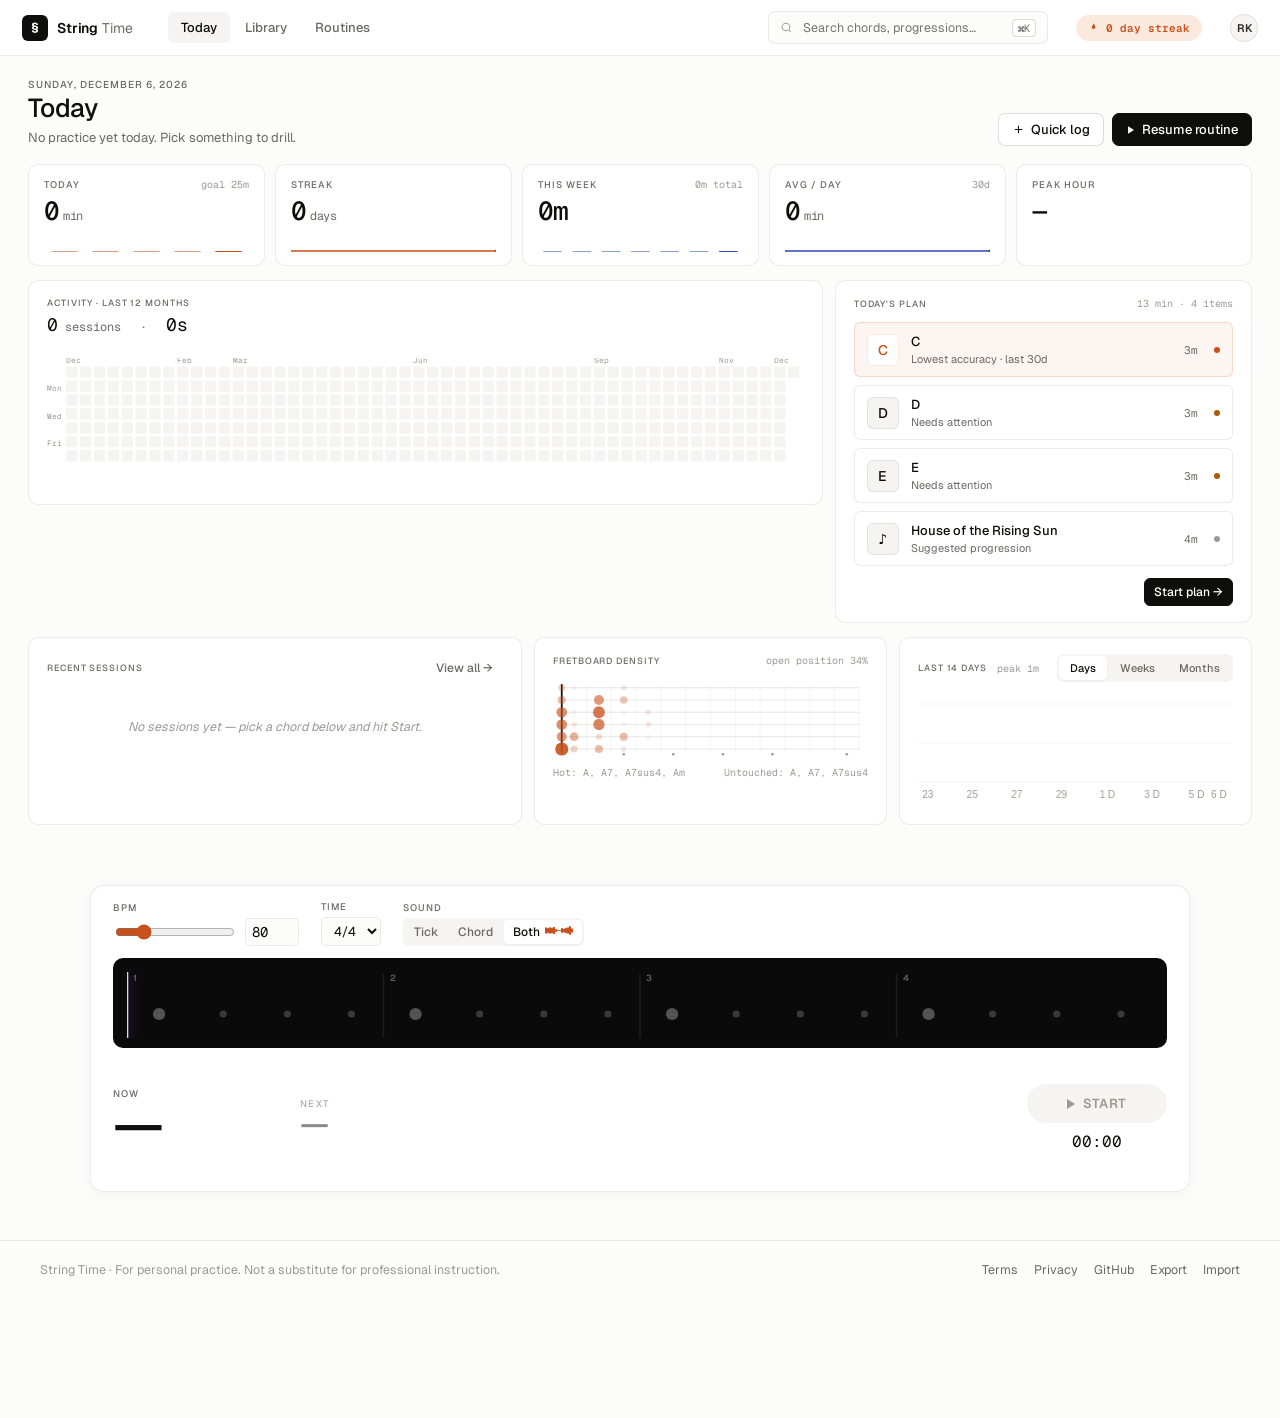
==== public/index.html @ 63854c38 "Rewrite as static Cloudflare Pages site, drop Flask backend - Delete app.py, seed.py, templates/, st" ====
<!doctype html>
<html lang="en">
<head>
  <meta charset="utf-8" />
  <meta name="viewport" content="width=device-width, initial-scale=1" />
  <title>String Time</title>
  <link rel="preconnect" href="https://fonts.googleapis.com" />
  <link rel="preconnect" href="https://fonts.gstatic.com" crossorigin />
  <link href="https://fonts.googleapis.com/css2?family=Geist:wght@300;400;500;600;700&family=Geist+Mono:wght@400;500;600&family=JetBrains+Mono:wght@400;500;600&display=swap" rel="stylesheet" />
  <link rel="stylesheet" href="static/css/styles.css" />
  <link rel="icon" type="image/svg+xml" href="data:image/svg+xml;utf8,%3Csvg xmlns='http://www.w3.org/2000/svg' viewBox='0 0 32 32'%3E%3Ctext x='50%25' y='55%25' font-size='28' text-anchor='middle' dominant-baseline='middle' font-family='serif' fill='%23b45309'%3E%C2%A7%3C/text%3E%3C/svg%3E" />
  <meta name="description" content="Guitar practice tracker with built-in chord library, progression builder, metronome, and session history. All data stays in your browser." />
  <meta name="theme-color" content="#f8f5ef" />
</head>
<body>
  <!-- =============== APP BAR =============== -->
  <header class="app-bar">
    <div class="brand">
      <div class="brand-mark">§</div>
      <div class="brand-name">String<span class="accent"> Time</span></div>
    </div>
    <nav class="app-nav">
      <a class="active" data-view="dashboard">Today</a>
      <a data-view="library">Library</a>
      <a data-view="routines">Routines</a>
    </nav>
    <div class="app-search">
      <svg width="13" height="13" viewBox="0 0 24 24" fill="none" stroke="currentColor" stroke-width="2"><circle cx="11" cy="11" r="7"/><path d="m20 20-3.5-3.5"/></svg>
      <input type="text" placeholder="Search chords, progressions…" disabled />
      <span class="kbd">⌘K</span>
    </div>
    <div class="streak-chip" title="Current practice streak">
      <svg width="11" height="11" viewBox="0 0 24 24"><path d="M12 2c1 3 4 5 4 9a4 4 0 1 1-8 0c0-1 .5-2 1-3-.5 4 3 4 3 7-2 0-3-2-3-4 0-3 3-5 3-9z"/></svg>
      <span id="stat-streak">—</span> day streak
    </div>
    <div class="app-avatar">RK</div>
  </header>

  <main>
    <!-- =============== DASHBOARD =============== -->
    <section id="view-dashboard">
      <div class="page-header">
        <div>
          <div class="st-cap" id="today-date">—</div>
          <h1>Today</h1>
          <div class="subline" id="today-subline">Pick something to practice.</div>
        </div>
        <div class="actions">
          <button class="btn" id="quick-log-btn">
            <svg width="13" height="13" viewBox="0 0 24 24" fill="none" stroke="currentColor" stroke-width="2"><path d="M12 5v14M5 12h14"/></svg>
            Quick log
          </button>
          <button class="btn btn-primary" id="resume-routine-btn">
            <svg width="10" height="10" viewBox="0 0 24 24" fill="currentColor"><polygon points="5,3 19,12 5,21"/></svg>
            Resume routine
          </button>
        </div>
      </div>

      <!-- KPI row -->
      <div class="kpi-row" id="kpi-row">
        <div class="kpi" id="kpi-today">
          <div class="kpi-head"><span class="kpi-label">Today</span><span class="kpi-sub">goal 25m</span></div>
          <div class="kpi-val"><span class="num">—</span><span class="unit">min</span></div>
          <div class="kpi-spark"></div>
        </div>
        <div class="kpi" id="kpi-streak">
          <div class="kpi-head"><span class="kpi-label">Streak</span><span class="kpi-sub"></span></div>
          <div class="kpi-val"><span class="num">—</span><span class="unit">days</span></div>
          <div class="kpi-spark"></div>
        </div>
        <div class="kpi" id="kpi-week">
          <div class="kpi-head"><span class="kpi-label">This week</span><span class="kpi-sub"></span></div>
          <div class="kpi-val"><span class="num">—</span></div>
          <div class="kpi-spark"></div>
        </div>
        <div class="kpi" id="kpi-avg">
          <div class="kpi-head"><span class="kpi-label">Avg / day</span><span class="kpi-sub">30d</span></div>
          <div class="kpi-val"><span class="num">—</span><span class="unit">min</span></div>
          <div class="kpi-spark"></div>
        </div>
        <div class="kpi" id="kpi-peak">
          <div class="kpi-head"><span class="kpi-label">Peak hour</span><span class="kpi-sub"></span></div>
          <div class="kpi-val"><span class="num">—</span></div>
          <div class="kpi-spark"></div>
        </div>
      </div>

      <!-- Heatmap + Today's plan -->
      <div style="display: grid; grid-template-columns: 2fr 1.05fr; gap: 12px; margin-bottom: 14px;">
        <div class="card heatmap-card">
          <div class="card-header">
            <div>
              <div class="st-cap-sm">Activity · last 12 months</div>
              <div class="meta" style="margin-top: 4px;">
                <span class="big st-mono" id="heatmap-total-sessions">—</span> sessions
                <span style="color: var(--ink-3); margin-left: 12px;">·</span>
                <span class="big st-mono" id="heatmap-total-time" style="margin-left: 12px;">—</span>
              </div>
            </div>
          </div>
          <div id="heatmap-container">
            <svg id="heatmap-year" class="heatmap-svg"></svg>
          </div>
        </div>

        <div class="card">
          <div class="card-header">
            <div class="st-cap-sm">Today's plan</div>
            <span class="kpi-sub" id="plan-summary">—</span>
          </div>
          <div id="today-plan" style="display: flex; flex-direction: column; gap: 8px;"></div>
          <div style="display: flex; justify-content: flex-end; margin-top: 12px;">
            <button class="btn btn-sm btn-primary" id="start-plan-btn">Start plan →</button>
          </div>
        </div>
      </div>

      <!-- Recent sessions + Fretboard density + 14d chart -->
      <div style="display: grid; grid-template-columns: 1.4fr 1fr 1fr; gap: 12px;">
        <div class="card">
          <div class="card-header">
            <div class="st-cap-sm">Recent sessions</div>
            <a class="btn btn-sm btn-ghost" id="all-sessions-btn">View all →</a>
          </div>
          <div id="sessions-list" class="sessions-list">
            <div class="empty">No sessions yet — pick a chord below and hit start.</div>
          </div>
          <div id="sessions-footer" class="sessions-footer hidden"></div>
        </div>

        <div class="card">
          <div class="card-header">
            <div class="st-cap-sm">Fretboard density</div>
            <span class="kpi-sub" id="fretboard-meta">—</span>
          </div>
          <svg id="fretboard-heatmap" class="fretboard-svg" viewBox="0 0 360 90"></svg>
          <div style="display: flex; justify-content: space-between; margin-top: 8px; font-family: var(--font-mono); font-size: 10px; color: var(--ink-4);">
            <span id="fretboard-hot">Hot: —</span>
            <span id="fretboard-cold">Cold: —</span>
          </div>
        </div>

        <div class="card">
          <div class="card-header">
            <div style="display: flex; align-items: center; gap: 10px;">
              <div class="st-cap-sm" id="progress-chart-title">Last 14 days</div>
              <span class="kpi-sub" id="recent-peak">—</span>
            </div>
            <div class="axis-toggle" role="group" aria-label="Chart range" id="progress-range-toggle">
              <button class="axis-btn active" data-range="days">Days</button>
              <button class="axis-btn" data-range="weeks">Weeks</button>
              <button class="axis-btn" data-range="months">Months</button>
            </div>
          </div>
          <canvas id="progress-chart" aria-label="Practice minutes chart" style="width: 100%; height: 110px;"></canvas>
        </div>
      </div>
    </section>

    <!-- =============== LIBRARY =============== -->
    <section id="view-library" class="hidden">
      <div class="page-header">
        <div>
          <div class="st-cap">Library</div>
          <h1>Chords <span style="color: var(--ink-3); font-weight: 300; font-family: var(--font-mono); font-size: 18px;" id="library-count">·  —</span></h1>
        </div>
        <div style="display: flex; gap: 18px; align-items: center;">
          <div style="display: flex; gap: 16px; font-size: 12px; color: var(--ink-3);">
            <span><span class="st-mono" style="color: var(--ink);" id="library-total-time">—</span> total drilled</span>
            <span><span class="st-mono" style="color: var(--ink);" id="library-avg-accuracy">—</span> avg accuracy</span>
          </div>
        </div>
      </div>

      <div class="picker">
        <div class="tabs">
          <button class="tab active" data-tab="chord">Chords</button>
          <button class="tab" data-tab="progression">Progressions</button>
        </div>

        <!-- Chord tab -->
        <div id="chord-tab-content">
          <div class="category-bar" id="chord-category-bar">
            <button class="cat-pill active" data-cat-id="all">All</button>
            <button class="cat-add-btn" id="chord-cat-add-btn" title="New category">+ Category</button>
          </div>
          <div class="category-actions hidden" id="chord-cat-actions">
            <span class="cat-actions-label" id="chord-cat-actions-label"></span>
            <button class="btn btn-sm" id="chord-cat-add-chords-btn">+ Add chords</button>
            <button class="btn btn-sm btn-danger" id="chord-cat-delete-btn">Delete category</button>
          </div>
          <div id="chord-grid" class="grid"></div>
        </div>

        <!-- Progression tab -->
        <div id="progression-tab-content" class="hidden">
          <div class="category-bar" id="prog-category-bar">
            <button class="cat-pill active" data-cat-id="all">All</button>
            <button class="cat-add-btn" id="prog-cat-add-btn" title="New category">+ Category</button>
          </div>
          <div class="category-actions hidden" id="prog-cat-actions">
            <span class="cat-actions-label" id="prog-cat-actions-label"></span>
            <button class="btn btn-sm" id="prog-cat-add-progs-btn">+ Add progressions</button>
            <button class="btn btn-sm btn-danger" id="prog-cat-delete-btn">Delete category</button>
          </div>
          <div id="progression-grid" class="grid"></div>
        </div>
      </div>
    </section>

    <!-- =============== ROUTINES =============== -->
    <section id="view-routines" class="hidden">
      <div class="page-header">
        <div>
          <div class="st-cap">Sessions / Routines</div>
          <h1>Routines</h1>
        </div>
      </div>
      <!-- Practice Session Builder tab is now its own section -->
      <div id="practice-builder-tab" class="practice-builder">
        <div class="pb-layout">
          <div class="pb-sessions-panel">
            <div class="pb-panel-header">
              <span class="pb-panel-title">Routines</span>
              <button class="btn btn-sm btn-primary" id="pb-new-session-btn">+ New</button>
            </div>
            <div id="pb-sessions-list" class="pb-sessions-list">
              <div class="empty">No routines yet.</div>
            </div>
          </div>
          <div class="pb-items-panel">
            <div id="pb-placeholder" class="pb-placeholder">
              <div class="pb-placeholder-icon">▦</div>
              <div>Select a routine to view its items</div>
            </div>
            <div id="pb-items-content" class="hidden">
              <div class="pb-panel-header">
                <span class="pb-panel-title" id="pb-selected-session-name">Routine</span>
                <button class="btn btn-sm" id="pb-add-item-btn">+ Add item</button>
              </div>
              <div id="pb-items-list" class="pb-items-list">
                <div class="empty">No items yet — add something to practice.</div>
              </div>
              <div class="pb-footer">
                <span class="tempo-ramp">
                  <span class="st-cap-sm">Tempo ramp</span>
                  <span class="switch" id="tempo-ramp-switch"></span>
                  <span class="st-mono" id="tempo-ramp-range" style="color: var(--ink-2);">70 → 110 bpm</span>
                </span>
              </div>
            </div>
          </div>
        </div>
      </div>
    </section>
  </main>

  <!-- =============== STICKY PLAY BAR =============== -->
  <div id="play-bar" class="play-bar">
    <div class="row controls">
      <div class="control">
        <label for="bpm">BPM</label>
        <div class="field">
          <input type="range" id="bpm-slider" min="40" max="240" value="80" />
          <input type="number" id="bpm" min="40" max="240" value="80" />
        </div>
      </div>
      <div class="control">
        <label for="time-sig">Time</label>
        <div class="field">
          <select id="time-sig">
            <option value="4/4">4/4</option>
            <option value="3/4">3/4</option>
            <option value="6/8">6/8</option>
          </select>
        </div>
      </div>
      <div class="control hidden" id="bars-per-chord-wrap">
        <label for="bars-per-chord">Bars / chord</label>
        <div class="field">
          <select id="bars-per-chord">
            <option value="1">1</option>
            <option value="2">2</option>
            <option value="4">4</option>
          </select>
        </div>
      </div>
      <div class="control">
        <label>Sound</label>
        <div class="audio-mode-group" role="group" aria-label="Metronome sound mode">
          <button class="audio-mode-btn" data-mode="tick" type="button">Tick</button>
          <button class="audio-mode-btn" data-mode="chord" type="button">Chord</button>
          <button class="audio-mode-btn active" data-mode="both" type="button">Both <span class="wf" id="wf-both"></span></button>
        </div>
      </div>
    </div>

    <div class="bar-display">
      <svg id="bar-svg" viewBox="0 0 1000 70" preserveAspectRatio="none"></svg>
    </div>

    <div class="play-area">
      <div class="now-playing">
        <div class="current-wrap">
          <div style="display: flex; flex-direction: column; align-items: flex-start;">
            <div class="now-label">Now</div>
            <div id="current-chord-name" class="current-name">—</div>
          </div>
          <svg id="current-chord-svg" class="chord-large" viewBox="0 0 140 170"></svg>
        </div>
        <div class="next-wrap" id="next-wrap">
          <div style="display: flex; flex-direction: column; align-items: flex-start;">
            <div class="now-label">Next</div>
            <div id="next-chord-name" class="next-name">—</div>
          </div>
          <svg id="next-chord-svg" class="chord-small" viewBox="0 0 140 170"></svg>
        </div>
      </div>

      <div class="play-controls">
        <button id="play-btn" class="play-btn" disabled>Start</button>
        <div class="timer" id="timer">00:00</div>
      </div>
    </div>
  </div>

  <!-- =============== MODALS (preserved) =============== -->

  <!-- Custom chord -->
  <div id="chord-builder-modal" class="modal hidden" role="dialog" aria-modal="true">
    <div class="modal-content">
      <div class="modal-header">
        <h3>Add custom chord</h3>
        <button class="modal-close" id="chord-builder-close" aria-label="Close">×</button>
      </div>
      <div class="modal-body">
        <div class="builder-row">
          <svg id="builder-svg" viewBox="0 0 220 260"></svg>
          <div class="builder-side">
            <label for="builder-name">Name</label>
            <input type="text" id="builder-name" placeholder="e.g. Csus4" maxlength="32" />
            <label for="builder-text">Notation (low E → high E)</label>
            <input type="text" id="builder-text" placeholder="x 3 3 0 1 1" />
            <p class="hint">Use 0 for open, x for muted, or a fret number 1–24. Separate by spaces or commas.</p>
            <p class="hint">Tip: click a string above its nut to toggle open / muted. Click on a fret to set its position.</p>
            <div class="builder-actions">
              <button class="btn" id="builder-clear">Clear</button>
              <button class="btn btn-primary" id="builder-save">Save chord</button>
            </div>
          </div>
        </div>
      </div>
    </div>
  </div>

  <!-- Progression builder -->
  <div id="progression-builder-modal" class="modal hidden" role="dialog" aria-modal="true">
    <div class="modal-content prog-builder">
      <div class="modal-header">
        <h3>Build progression</h3>
        <button class="modal-close" id="prog-builder-close" aria-label="Close">×</button>
      </div>
      <div class="modal-body">
        <div class="prog-builder-row">
          <div class="prog-builder-col">
            <label for="prog-builder-search">Available chords</label>
            <input type="text" id="prog-builder-search" placeholder="Search…" />
            <div id="prog-builder-palette" class="prog-palette"></div>
          </div>
          <div class="prog-builder-col">
            <label>Progression (drag to reorder)</label>
            <div id="prog-builder-sequence" class="prog-sequence"></div>
          </div>
        </div>
        <div class="prog-builder-meta">
          <div class="control">
            <label for="prog-builder-name">Name</label>
            <input type="text" id="prog-builder-name" placeholder="e.g. My I-IV-V" maxlength="80" />
          </div>
          <div class="control">
            <label for="prog-builder-ts">Time</label>
            <select id="prog-builder-ts">
              <option value="4/4">4/4</option>
              <option value="3/4">3/4</option>
              <option value="6/8">6/8</option>
            </select>
          </div>
          <div class="control">
            <label for="prog-builder-bpc">Bars / chord</label>
            <select id="prog-builder-bpc">
              <option value="1">1</option>
              <option value="2">2</option>
              <option value="4">4</option>
            </select>
          </div>
        </div>
        <div class="builder-actions">
          <button class="btn" id="prog-builder-cancel">Cancel</button>
          <button class="btn btn-primary" id="prog-builder-save">Save progression</button>
        </div>
      </div>
    </div>
  </div>

  <!-- All sessions -->
  <div id="all-sessions-modal" class="modal hidden" role="dialog" aria-modal="true">
    <div class="modal-content all-sessions-modal">
      <div class="modal-header">
        <h3>All sessions</h3>
        <button class="modal-close" id="all-sessions-close" aria-label="Close">×</button>
      </div>
      <div class="modal-body">
        <div id="all-sessions-list" class="sessions-list"></div>
        <div class="sessions-pagination" id="all-sessions-pagination"></div>
      </div>
    </div>
  </div>

  <!-- Chord category picker -->
  <div id="chord-cat-picker-modal" class="modal hidden" role="dialog" aria-modal="true">
    <div class="modal-content cat-picker-modal">
      <div class="modal-header">
        <h3 id="chord-cat-picker-title">Add chords to category</h3>
        <button class="modal-close" id="chord-cat-picker-close" aria-label="Close">×</button>
      </div>
      <div class="modal-body">
        <p class="hint">Click chords to toggle them in or out of this category.</p>
        <div id="chord-cat-picker-grid" class="cat-picker-grid"></div>
        <div class="builder-actions">
          <button class="btn btn-primary" id="chord-cat-picker-done">Done</button>
        </div>
      </div>
    </div>
  </div>

  <!-- Progression category picker -->
  <div id="prog-cat-picker-modal" class="modal hidden" role="dialog" aria-modal="true">
    <div class="modal-content cat-picker-modal">
      <div class="modal-header">
        <h3 id="prog-cat-picker-title">Add progressions to category</h3>
        <button class="modal-close" id="prog-cat-picker-close" aria-label="Close">×</button>
      </div>
      <div class="modal-body">
        <p class="hint">Click progressions to toggle them in or out of this category.</p>
        <div id="prog-cat-picker-list" class="cat-picker-list"></div>
        <div class="builder-actions">
          <button class="btn btn-primary" id="prog-cat-picker-done">Done</button>
        </div>
      </div>
    </div>
  </div>

  <!-- Practice session add item -->
  <div id="pb-add-item-modal" class="modal hidden" role="dialog" aria-modal="true">
    <div class="modal-content pb-item-modal">
      <div class="modal-header">
        <h3>Add practice item</h3>
        <button class="modal-close" id="pb-item-close" aria-label="Close">×</button>
      </div>
      <div class="modal-body">
        <div class="pb-item-form">
          <div class="control">
            <label for="pb-item-type">Type</label>
            <select id="pb-item-type">
              <option value="chord">Chord</option>
              <option value="progression">Progression</option>
            </select>
          </div>
          <div class="control">
            <label for="pb-item-target">Target</label>
            <select id="pb-item-target"></select>
          </div>
          <div class="control">
            <label for="pb-item-duration">Duration (minutes)</label>
            <input type="number" id="pb-item-duration" min="1" max="60" value="2" />
          </div>
          <div class="control">
            <label for="pb-item-bpm">BPM</label>
            <input type="number" id="pb-item-bpm" min="40" max="240" value="80" />
          </div>
          <div class="control">
            <label for="pb-item-ts">Time signature</label>
            <select id="pb-item-ts">
              <option value="4/4">4/4</option>
              <option value="3/4">3/4</option>
              <option value="6/8">6/8</option>
            </select>
          </div>
          <div class="control" id="pb-item-bpc-wrap">
            <label for="pb-item-bpc">Bars / chord</label>
            <select id="pb-item-bpc">
              <option value="1">1</option>
              <option value="2">2</option>
              <option value="4">4</option>
            </select>
          </div>
        </div>
        <div class="builder-actions">
          <button class="btn" id="pb-item-cancel">Cancel</button>
          <button class="btn btn-primary" id="pb-item-save">Add item</button>
        </div>
      </div>
    </div>
  </div>

  <!-- Hidden compat-ID elements used by old practice.js logic (kept so we don't have to refactor everything) -->
  <div style="display: none;">
    <button class="tab" data-tab="practice-builder">_compat</button>
    <div id="metric-avg-min"></div>
    <div id="metric-active-time"></div>
    <div id="metric-streak"></div>
    <div id="metric-best-streak"></div>
    <div id="stat-week"></div>
  </div>

  <!-- =============== FOOTER =============== -->
  <footer class="site-footer">
    <div class="site-footer-inner">
      <span>String Time · For personal practice. Not a substitute for professional instruction.</span>
      <nav>
        <a href="terms.html">Terms</a>
        <a href="privacy.html">Privacy</a>
        <a href="https://github.com/rahulsarchive/String-Time" target="_blank" rel="noopener">GitHub</a>
        <button type="button" id="export-data-btn" class="link-btn" title="Download your practice data as JSON">Export</button>
        <button type="button" id="import-data-btn" class="link-btn" title="Restore from a backup JSON">Import</button>
      </nav>
    </div>
    <input type="file" id="import-file-input" accept="application/json,.json" hidden />
  </footer>

  <!-- =============== SCRIPTS =============== -->
  <script src="static/js/store.js"></script>
  <script src="static/js/chord-diagram.js"></script>
  <script src="static/js/chord-builder.js"></script>
  <script src="static/js/progression-builder.js"></script>
  <script src="static/js/chord-audio.js"></script>
  <script src="static/js/metronome.js"></script>
  <script src="static/js/widgets.js"></script>
  <script src="static/js/dashboard.js"></script>
  <script src="static/js/history.js"></script>
  <script src="static/js/practice-session-builder.js"></script>
  <script src="static/js/practice.js"></script>
  <script src="static/js/export-import.js"></script>
  <script src="static/js/app.js"></script>
</body>
</html>
---- public/static/css/styles.css ----
/* ===================================================================
   String Time — design system (Studio direction)
   Crisp light, copper + ink accent, Geist + Geist Mono
   =================================================================== */

:root {
  /* Surfaces — warm-neutral whites */
  --bg:          #fcfcfb;
  --bg-elev:     #ffffff;
  --bg-sunk:    #f5f4f0;
  --bg-sunk-2:  #ecebe5;

  /* Lines */
  --line:        rgba(15, 15, 15, 0.08);
  --line-strong: rgba(15, 15, 15, 0.14);
  --line-heavy:  rgba(15, 15, 15, 0.22);

  /* Ink (text) — neutral with hint of warm */
  --ink:    #0e0e0c;
  --ink-2:  #2a2a27;
  --ink-3:  #6b6963;
  --ink-4:  #9c9a93;
  --ink-5:  #c9c7c0;

  /* Accents */
  --accent:        #c8501c;        /* copper — primary */
  --accent-2:      #d96935;
  --accent-soft:   #fbe9dd;
  --accent-softer: rgba(200,80,28,0.06);
  --data:          #2b4cae;        /* steel-blue — stats/data */
  --data-soft:     #e2e8fa;
  --pos:           #166e3f;        /* green — positive trend */
  --pos-soft:      #dff1e6;
  --warn:          #a85b00;
  --danger:        #b91c1c;

  /* Type */
  --font-display: "Geist", -apple-system, BlinkMacSystemFont, "Segoe UI", system-ui, sans-serif;
  --font-body:    "Geist", -apple-system, BlinkMacSystemFont, "Segoe UI", system-ui, sans-serif;
  --font-mono:    "Geist Mono", "JetBrains Mono", ui-monospace, "SF Mono", monospace;

  /* Radii */
  --radius-sm: 6px;
  --radius:    10px;
  --radius-lg: 14px;
  --radius-xl: 18px;

  /* Shadows — barely-there */
  --shadow-xs: 0 1px 2px rgba(15, 15, 15, 0.04);
  --shadow-sm: 0 1px 3px rgba(15, 15, 15, 0.04), 0 1px 2px rgba(15, 15, 15, 0.06);
  --shadow:    0 2px 4px rgba(15, 15, 15, 0.04), 0 12px 32px rgba(15, 15, 15, 0.06);

  /* Easing */
  --ease-spring: cubic-bezier(0.2, 0.7, 0.3, 1);
  --ease-out:    cubic-bezier(0.16, 1, 0.3, 1);
  --transition:  140ms ease-out;
}

/* ===================================================================
   Base
   =================================================================== */

* { box-sizing: border-box; }
html, body { margin: 0; padding: 0; }
body {
  background: var(--bg);
  color: var(--ink);
  font-family: var(--font-body);
  font-size: 14px;
  -webkit-font-smoothing: antialiased;
  text-rendering: optimizeLegibility;
  padding-bottom: 120px; /* space for sticky play bar */
}

button { font: inherit; cursor: pointer; }
input, select { font: inherit; color: inherit; }

a { color: inherit; text-decoration: none; }
::selection { background: var(--accent); color: #fff; }

.hidden { display: none !important; }

/* Utility */
.st-mono { font-family: var(--font-mono); font-feature-settings: "tnum" 1; font-variant-numeric: tabular-nums; }
.st-cap { text-transform: uppercase; letter-spacing: 0.1em; font-size: 10px; font-weight: 500; color: var(--ink-3); }
.st-cap-sm { text-transform: uppercase; letter-spacing: 0.1em; font-size: 9px; font-weight: 500; color: var(--ink-3); }

/* ===================================================================
   App bar (top nav)
   =================================================================== */

.app-bar {
  height: 56px;
  background: var(--bg-elev);
  border-bottom: 1px solid var(--line);
  display: flex;
  align-items: center;
  padding: 0 22px;
  gap: 28px;
  position: sticky;
  top: 0;
  z-index: 50;
  backdrop-filter: saturate(180%) blur(10px);
  -webkit-backdrop-filter: saturate(180%) blur(10px);
}

.brand {
  display: flex;
  align-items: center;
  gap: 9px;
  font-family: var(--font-display);
  font-weight: 600;
  font-size: 14px;
  letter-spacing: -0.01em;
}
.brand-mark {
  width: 26px;
  height: 26px;
  border-radius: 6px;
  background: var(--ink);
  color: var(--bg-elev);
  display: flex;
  align-items: center;
  justify-content: center;
  font-family: var(--font-mono);
  font-weight: 700;
  font-size: 13px;
}
.brand-name {
  color: var(--ink);
}
.brand-name .accent {
  color: var(--ink-3);
  font-weight: 400;
}

.app-nav {
  display: flex;
  gap: 2px;
  margin-left: 8px;
}
.app-nav a {
  padding: 7px 13px;
  border-radius: 6px;
  font-size: 13px;
  font-weight: 500;
  color: var(--ink-3);
  cursor: pointer;
  transition: var(--transition);
}
.app-nav a:hover { background: var(--bg-sunk); color: var(--ink-2); }
.app-nav a.active {
  color: var(--ink);
  background: var(--bg-sunk);
}

.app-search {
  flex: 0 1 280px;
  margin-left: auto;
  display: flex;
  align-items: center;
  gap: 8px;
  padding: 6px 11px;
  border: 1px solid var(--line);
  border-radius: 7px;
  background: var(--bg);
  color: var(--ink-3);
  font-size: 12.5px;
  cursor: text;
}
.app-search:focus-within { border-color: var(--ink-4); background: var(--bg-elev); }
.app-search svg { flex: 0 0 13px; opacity: 0.6; }
.app-search input {
  flex: 1;
  border: 0;
  background: transparent;
  outline: none;
  font-size: inherit;
  color: var(--ink);
}
.kbd {
  font-family: var(--font-mono);
  font-size: 10.5px;
  padding: 1px 5px;
  border-radius: 4px;
  border: 1px solid var(--line-strong);
  background: var(--bg-elev);
  color: var(--ink-3);
}

.streak-chip {
  display: flex;
  align-items: center;
  gap: 7px;
  padding: 5px 11px;
  border-radius: 999px;
  border: 1px solid var(--accent-soft);
  background: var(--accent-soft);
  color: var(--accent);
  font-family: var(--font-mono);
  font-size: 11px;
  font-weight: 600;
}
.streak-chip svg { fill: currentColor; }

.app-avatar {
  width: 28px;
  height: 28px;
  border-radius: 999px;
  background: var(--bg-sunk);
  border: 1px solid var(--line);
  display: flex;
  align-items: center;
  justify-content: center;
  font-size: 11px;
  font-weight: 600;
  color: var(--ink-2);
}

/* ===================================================================
   Layout
   =================================================================== */

main {
  max-width: 1400px;
  margin: 0 auto;
  padding: 22px 28px 60px;
}

.page-header {
  display: flex;
  align-items: flex-end;
  justify-content: space-between;
  margin-bottom: 18px;
  gap: 24px;
}
.page-header h1 {
  margin: 0;
  font-size: 26px;
  font-weight: 500;
  letter-spacing: -0.02em;
  font-family: var(--font-display);
}
.page-header .subline {
  margin-top: 4px;
  font-size: 13px;
  color: var(--ink-3);
}
.page-header .subline .st-mono { color: var(--ink); }
.page-header .actions { display: flex; gap: 8px; }

/* ===================================================================
   Buttons
   =================================================================== */

.btn {
  display: inline-flex;
  align-items: center;
  gap: 6px;
  padding: 7px 13px;
  border-radius: 7px;
  font-family: var(--font-body);
  font-size: 13px;
  font-weight: 500;
  background: var(--bg-elev);
  color: var(--ink);
  border: 1px solid var(--line-strong);
  transition: var(--transition);
}
.btn:hover { background: var(--bg-sunk); }
.btn-primary {
  background: var(--ink);
  color: var(--bg-elev);
  border-color: var(--ink);
}
.btn-primary:hover { background: var(--ink-2); }
.btn-accent {
  background: var(--accent);
  color: #fff;
  border-color: var(--accent);
}
.btn-accent:hover { background: var(--accent-2); }
.btn-ghost {
  background: transparent;
  border-color: transparent;
  color: var(--ink-3);
}
.btn-ghost:hover { background: var(--bg-sunk); color: var(--ink-2); }
.btn-danger {
  background: var(--bg-elev);
  color: var(--danger);
  border-color: var(--line-strong);
}
.btn-danger:hover { background: #fee; border-color: var(--danger); }
.btn-sm { padding: 5px 9px; font-size: 12px; border-radius: 6px; }

/* ===================================================================
   Surface cards
   =================================================================== */

.card {
  background: var(--bg-elev);
  border: 1px solid var(--line);
  border-radius: var(--radius);
  padding: 16px 18px;
}
.card-header {
  display: flex;
  align-items: center;
  justify-content: space-between;
  margin-bottom: 12px;
}

/* ===================================================================
   KPI tile (dashboard top row)
   =================================================================== */

.kpi-row {
  display: grid;
  grid-template-columns: repeat(5, 1fr);
  gap: 10px;
  margin-bottom: 14px;
}
.kpi {
  background: var(--bg-elev);
  border: 1px solid var(--line);
  border-radius: var(--radius);
  padding: 13px 15px;
  display: flex;
  flex-direction: column;
  gap: 5px;
  min-height: 102px;
}
.kpi-head {
  display: flex;
  align-items: center;
  justify-content: space-between;
}
.kpi-label { text-transform: uppercase; letter-spacing: 0.1em; font-size: 9.5px; font-weight: 500; color: var(--ink-3); }
.kpi-sub   { font-family: var(--font-mono); font-size: 10px; color: var(--ink-4); }
.kpi-val   {
  display: flex; align-items: baseline; gap: 4px;
  font-family: var(--font-mono);
  font-size: 26px;
  font-weight: 500;
  letter-spacing: -0.02em;
  color: var(--ink);
  line-height: 1;
  margin-top: 2px;
}
.kpi-val .unit { font-size: 12px; color: var(--ink-3); font-weight: 400; }
.kpi-spark { margin-top: auto; }

/* ===================================================================
   Sparkline
   =================================================================== */
.spark { display: block; }
.spark .line { fill: none; stroke-width: 1.4; }
.spark .fill { fill-opacity: 0.10; stroke: none; }
.spark .dot { r: 1.6; }

/* ===================================================================
   Year heatmap
   =================================================================== */
.heatmap-card {
  display: flex;
  flex-direction: column;
  gap: 10px;
  align-self: start;
}
#heatmap-container {
  width: 100%;
  overflow: hidden;
}
.heatmap-card .meta {
  font-family: var(--font-mono);
  font-size: 12px;
  color: var(--ink-3);
}
.heatmap-card .meta .big {
  font-family: var(--font-mono);
  font-size: 18px;
  color: var(--ink);
}
.heatmap-svg { display: block; }
.heatmap-svg rect { transition: opacity 80ms; }
.heatmap-svg rect:hover { stroke: var(--ink); stroke-width: 0.6; }

/* Range toggle */
.axis-toggle {
  display: flex;
  gap: 2px;
  background: var(--bg-sunk);
  border-radius: 7px;
  padding: 2px;
}
.axis-btn {
  border: 0;
  background: transparent;
  padding: 5px 11px;
  font-size: 11px;
  font-weight: 500;
  font-family: var(--font-body);
  color: var(--ink-3);
  border-radius: 5px;
  cursor: pointer;
}
.axis-btn.active {
  background: var(--bg-elev);
  color: var(--ink);
  box-shadow: var(--shadow-xs);
}

/* ===================================================================
   Today's plan
   =================================================================== */
.plan-item {
  display: flex;
  align-items: center;
  gap: 12px;
  padding: 10px 12px;
  border: 1px solid var(--line);
  border-radius: var(--radius-sm);
  background: var(--bg-elev);
  transition: var(--transition);
  cursor: pointer;
}
.plan-item:hover { background: var(--bg-sunk); }
.plan-item.urgent { background: var(--accent-softer); border-color: rgba(200,80,28,0.18); }
.plan-item .chord-glyph {
  width: 32px; height: 32px;
  border-radius: var(--radius-sm);
  background: var(--bg-sunk);
  border: 1px solid var(--line);
  display: flex; align-items: center; justify-content: center;
  font-family: var(--font-display); font-weight: 500; font-size: 14px;
}
.plan-item.urgent .chord-glyph { background: var(--bg-elev); color: var(--accent); border-color: var(--accent-soft); }
.plan-item .body { flex: 1; min-width: 0; }
.plan-item .title { font-size: 13px; font-weight: 500; color: var(--ink); }
.plan-item .reason { font-size: 11px; color: var(--ink-3); margin-top: 2px; }
.plan-item .goal { font-family: var(--font-mono); font-size: 11px; color: var(--ink-3); }
.plan-item .dot {
  width: 6px; height: 6px; border-radius: 999px; background: var(--ink-4);
  margin-left: 4px;
}
.plan-item .dot.high { background: var(--accent); }
.plan-item .dot.med  { background: var(--warn); }
.plan-item .dot.low  { background: var(--ink-4); }

/* ===================================================================
   Recent sessions list
   =================================================================== */
.sessions-list {
  display: flex;
  flex-direction: column;
}
.session-row {
  display: grid;
  grid-template-columns: 90px 1fr auto auto 28px;
  align-items: center;
  gap: 14px;
  padding: 10px 0;
  border-bottom: 1px solid var(--line);
  font-size: 13px;
}
.session-row:last-child { border-bottom: 0; }
.session-row .date { font-family: var(--font-mono); font-size: 11px; color: var(--ink-3); }
.session-row .target { display: flex; align-items: center; gap: 8px; min-width: 0; }
.session-row .target .marker {
  width: 6px; height: 6px; border-radius: 999px; background: var(--data);
  flex: 0 0 6px;
}
.session-row .target .marker.prog { background: var(--accent); }
.session-row .target .marker.session { background: var(--pos); }
.session-row .target .name { overflow: hidden; text-overflow: ellipsis; white-space: nowrap; font-weight: 500; }
.session-row .bpm { font-family: var(--font-mono); font-size: 11px; color: var(--ink-3); }
.session-row .duration { font-family: var(--font-mono); font-size: 11.5px; color: var(--ink); min-width: 50px; text-align: right; }
.session-row .notes { grid-column: 2 / -1; font-size: 11px; color: var(--ink-3); margin-top: 4px; }
.session-delete {
  width: 22px; height: 22px;
  background: transparent;
  border: 0;
  border-radius: 4px;
  color: var(--ink-4);
  opacity: 0;
  transition: var(--transition);
}
.session-row:hover .session-delete { opacity: 1; }
.session-delete:hover { background: var(--bg-sunk); color: var(--danger); }
.session-fade-1 { opacity: 0.7; }
.session-fade-2 { opacity: 0.4; }
.empty { color: var(--ink-4); font-size: 12.5px; padding: 24px 4px; font-style: italic; text-align: center; }

.sessions-footer {
  margin-top: 10px;
  display: flex;
  justify-content: flex-end;
}

/* ===================================================================
   Fretboard heatmap
   =================================================================== */
.fretboard-svg { display: block; width: 100%; height: auto; }
.fretboard-svg .fb-fret { stroke: var(--line); stroke-width: 0.6; }
.fretboard-svg .fb-nut { stroke: var(--ink); stroke-width: 2; }
.fretboard-svg .fb-string { stroke: var(--ink-4); stroke-width: 0.4; opacity: 0.7; }
.fretboard-svg .fb-dot { fill: var(--accent); }

/* ===================================================================
   Tabs (library)
   =================================================================== */
.tabs {
  display: flex;
  border-bottom: 1px solid var(--line);
  gap: 16px;
  margin-bottom: 16px;
}
.tab {
  background: transparent;
  border: 0;
  padding: 9px 0;
  margin-bottom: -1px;
  font-size: 13px;
  font-weight: 500;
  color: var(--ink-3);
  border-bottom: 2px solid transparent;
  cursor: pointer;
  transition: var(--transition);
}
.tab:hover { color: var(--ink-2); }
.tab.active { color: var(--ink); border-bottom-color: var(--ink); }

/* Category bar (chord + prog filter pills) */
.category-bar {
  display: flex;
  flex-wrap: wrap;
  gap: 5px;
  margin-bottom: 12px;
}
.cat-pill {
  padding: 5px 11px;
  border-radius: 999px;
  font-size: 12px;
  font-weight: 500;
  font-family: var(--font-body);
  background: var(--bg-elev);
  color: var(--ink-2);
  border: 1px solid var(--line);
  cursor: pointer;
  transition: var(--transition);
}
.cat-pill:hover { background: var(--bg-sunk); }
.cat-pill.active {
  background: var(--ink);
  color: var(--bg-elev);
  border-color: var(--ink);
}
.cat-add-btn {
  background: transparent;
  border: 1px dashed var(--line-strong);
  color: var(--ink-3);
  padding: 5px 11px;
  border-radius: 999px;
  font-size: 12px;
  font-weight: 500;
}
.cat-add-btn:hover { color: var(--ink); border-color: var(--ink-4); }
.category-actions {
  display: flex;
  align-items: center;
  gap: 8px;
  padding: 8px 12px;
  background: var(--bg-sunk);
  border-radius: var(--radius-sm);
  margin-bottom: 12px;
}
.cat-actions-label { font-family: var(--font-mono); font-size: 12px; color: var(--ink-2); margin-right: auto; }

/* ===================================================================
   Chord grid + card (new layout: diagram center, sparkline below)
   =================================================================== */
.grid {
  display: grid;
  grid-template-columns: repeat(5, 1fr);
  gap: 10px;
}
@media (max-width: 1180px) { .grid { grid-template-columns: repeat(4, 1fr); } }
@media (max-width: 920px)  { .grid { grid-template-columns: repeat(3, 1fr); } }

.chord-card {
  background: var(--bg-elev);
  border: 1px solid var(--line);
  border-radius: var(--radius);
  padding: 14px 15px 13px;
  display: flex;
  flex-direction: column;
  gap: 11px;
  position: relative;
  cursor: pointer;
  transition: var(--transition);
}
.chord-card:hover { border-color: var(--line-strong); box-shadow: var(--shadow-sm); }
.chord-card.selected { border-color: var(--accent); box-shadow: 0 0 0 3px var(--accent-softer); }
.chord-card .cc-head {
  display: flex;
  align-items: flex-start;
  justify-content: space-between;
}
.chord-card .cc-name {
  font-family: var(--font-display);
  font-size: 26px;
  font-weight: 500;
  letter-spacing: -0.02em;
  line-height: 1;
  color: var(--ink);
}
.chord-card .cc-tag {
  display: inline-block;
  margin-top: 7px;
  font-family: var(--font-mono);
  font-size: 9.5px;
  padding: 2px 7px;
  border-radius: 4px;
  background: var(--bg-sunk);
  color: var(--ink-3);
  text-transform: uppercase;
  letter-spacing: 0.08em;
  font-weight: 500;
}
.chord-card .cc-acc {
  text-align: right;
}
.chord-card .cc-acc-val {
  font-family: var(--font-mono);
  font-size: 17px;
  font-weight: 500;
  line-height: 1;
  color: var(--ink);
}
.chord-card .cc-acc-val.pos { color: var(--pos); }
.chord-card .cc-acc-val.low { color: var(--accent); }
.chord-card .cc-acc-label { margin-top: 4px; font-size: 9px; }
.chord-card .cc-diagram {
  display: flex;
  justify-content: center;
  padding: 2px 0 4px;
}
.chord-card .cc-diagram svg { width: 100px; height: auto; }
.chord-card .cc-trend {
  display: flex;
  flex-direction: column;
  gap: 4px;
}
.chord-card .cc-trend .row {
  display: flex;
  justify-content: space-between;
  align-items: baseline;
}
.chord-card .cc-trend .delta { font-family: var(--font-mono); font-size: 10px; color: var(--pos); }
.chord-card .cc-trend .delta.neg { color: var(--accent); }
.chord-card .cc-stats {
  display: grid;
  grid-template-columns: 1fr 1fr 1fr;
  gap: 6px;
  padding-top: 9px;
  border-top: 1px solid var(--line);
}
.chord-card .cc-stat .v { font-family: var(--font-mono); font-size: 13px; color: var(--ink); line-height: 1.1; }
.chord-card .cc-stat .l { font-size: 9px; margin-top: 3px; color: var(--ink-3); text-transform: uppercase; letter-spacing: 0.1em; }

.add-card {
  background: var(--bg);
  border: 1px dashed var(--line-strong);
  border-radius: var(--radius);
  padding: 24px 14px;
  display: flex;
  flex-direction: column;
  align-items: center;
  justify-content: center;
  gap: 6px;
  color: var(--ink-3);
  font-size: 12.5px;
  cursor: pointer;
  transition: var(--transition);
  min-height: 200px;
}
.add-card:hover { background: var(--bg-sunk); color: var(--ink-2); border-color: var(--ink-4); }
.add-card .plus { font-size: 22px; line-height: 1; font-weight: 300; color: var(--ink-4); }

.delete-btn {
  position: absolute;
  top: 8px;
  right: 8px;
  width: 22px;
  height: 22px;
  border-radius: 4px;
  background: transparent;
  border: 0;
  color: var(--ink-4);
  font-size: 14px;
  opacity: 0;
  transition: var(--transition);
}
.chord-card:hover .delete-btn,
.prog-card:hover .delete-btn { opacity: 1; }
.delete-btn:hover { background: var(--bg-sunk); color: var(--danger); }

/* ===================================================================
   Progression card
   =================================================================== */
.prog-card {
  background: var(--bg-elev);
  border: 1px solid var(--line);
  border-radius: var(--radius);
  padding: 14px 15px;
  display: flex;
  flex-direction: column;
  gap: 10px;
  position: relative;
  cursor: pointer;
  transition: var(--transition);
}
.prog-card:hover { border-color: var(--line-strong); box-shadow: var(--shadow-sm); }
.prog-card.selected { border-color: var(--accent); box-shadow: 0 0 0 3px var(--accent-softer); }
.prog-card .name { font-family: var(--font-display); font-size: 15px; font-weight: 500; letter-spacing: -0.01em; }
.prog-card .prog-meta { font-family: var(--font-mono); font-size: 10px; color: var(--ink-3); }
.prog-card .progression-chords {
  display: flex;
  flex-wrap: wrap;
  gap: 3px;
}
.pchip {
  font-family: var(--font-display);
  font-size: 11px;
  font-weight: 500;
  padding: 3px 7px;
  border-radius: 4px;
  background: var(--bg-sunk);
  color: var(--ink-2);
  border: 1px solid var(--line);
}
.prog-card .pc-stats {
  display: flex;
  gap: 12px;
  border-top: 1px solid var(--line);
  padding-top: 9px;
  align-items: flex-end;
}
.prog-card .pc-stat { display: flex; flex-direction: column; }
.prog-card .pc-stat .v { font-family: var(--font-mono); font-size: 13px; color: var(--ink); }
.prog-card .pc-stat .l { font-size: 9px; color: var(--ink-3); text-transform: uppercase; letter-spacing: 0.1em; margin-top: 3px; }
.prog-card .pc-spark { margin-left: auto; }

/* ===================================================================
   Practice (routines) builder
   =================================================================== */
.practice-builder { padding-top: 8px; }
.pb-layout {
  display: grid;
  grid-template-columns: 260px 1fr;
  gap: 14px;
}
.pb-sessions-panel,
.pb-items-panel {
  background: var(--bg-elev);
  border: 1px solid var(--line);
  border-radius: var(--radius);
  padding: 14px 16px;
}
.pb-panel-header {
  display: flex;
  align-items: center;
  justify-content: space-between;
  margin-bottom: 10px;
}
.pb-panel-title { font-size: 13px; font-weight: 600; }
.pb-sessions-list { display: flex; flex-direction: column; gap: 6px; }
.pb-session-row {
  padding: 10px 11px;
  border-radius: var(--radius-sm);
  border: 1px solid var(--line);
  background: var(--bg-elev);
  cursor: pointer;
  transition: var(--transition);
}
.pb-session-row:hover { background: var(--bg-sunk); }
.pb-session-row.active { border-color: var(--ink); background: var(--bg-sunk); }
.pb-session-row .name { font-size: 13px; font-weight: 500; }
.pb-session-row .meta { font-family: var(--font-mono); font-size: 10px; color: var(--ink-3); margin-top: 4px; }
.pb-placeholder {
  text-align: center;
  padding: 60px 20px;
  color: var(--ink-4);
  font-size: 13px;
}
.pb-placeholder-icon { font-size: 28px; margin-bottom: 8px; opacity: 0.5; }
.pb-items-list { display: flex; flex-direction: column; }
.pb-item-row {
  display: grid;
  grid-template-columns: 22px 22px 1fr 80px 70px 110px 28px;
  align-items: center;
  gap: 10px;
  padding: 11px 0;
  border-bottom: 1px solid var(--line);
}
.pb-item-row:last-child { border-bottom: 0; }
.pb-item-row.done { opacity: 0.5; }
.pb-item-row.active { background: var(--accent-softer); }
.pb-item-row .num { font-family: var(--font-mono); font-size: 11px; color: var(--ink-4); text-align: center; }
.pb-item-row .check {
  width: 14px; height: 14px;
  border-radius: 999px;
  border: 1.4px solid var(--ink-4);
  background: transparent;
  display: flex; align-items: center; justify-content: center;
  cursor: pointer;
  padding: 0;
}
.pb-item-row.done .check {
  background: var(--pos);
  border-color: var(--pos);
  color: #fff;
}
.pb-item-row .item-kind {
  font-family: var(--font-mono);
  font-size: 9px;
  text-transform: uppercase;
  letter-spacing: 0.08em;
  font-weight: 600;
  padding: 1px 6px;
  border-radius: 4px;
  background: var(--bg-sunk);
  color: var(--ink-3);
}
.pb-item-row .item-name { font-size: 13px; font-weight: 500; }
.pb-item-row.done .item-name { text-decoration: line-through; }
.pb-item-row .item-bpm,
.pb-item-row .item-ts { font-family: var(--font-mono); font-size: 11px; color: var(--ink-3); }
.pb-item-row .item-prog {
  display: flex; align-items: center; gap: 8px;
}
.pb-item-row .item-prog .bar {
  flex: 1;
  height: 3px;
  border-radius: 2px;
  background: var(--bg-sunk);
  overflow: hidden;
}
.pb-item-row .item-prog .bar-fill {
  height: 100%;
  background: var(--accent);
  width: 0;
}
.pb-item-row.done .item-prog .bar-fill { width: 100%; background: var(--pos); }
.pb-item-row.active .item-prog .bar-fill { width: 62%; }
.pb-item-row .item-dur { font-family: var(--font-mono); font-size: 12px; color: var(--ink); min-width: 28px; text-align: right; }
.pb-item-row .menu-btn {
  background: transparent; border: 0; color: var(--ink-4); cursor: pointer; padding: 2px;
}

.pb-footer {
  display: flex;
  align-items: center;
  justify-content: space-between;
  margin-top: 14px;
  padding-top: 14px;
  border-top: 1px solid var(--line);
}
.tempo-ramp {
  display: flex;
  align-items: center;
  gap: 10px;
  font-size: 12px;
  color: var(--ink-3);
}
.switch {
  width: 30px;
  height: 16px;
  border-radius: 999px;
  background: var(--ink-5);
  position: relative;
  cursor: pointer;
  transition: var(--transition);
}
.switch.on { background: var(--accent); }
.switch::after {
  content: "";
  position: absolute;
  top: 2px; left: 2px;
  width: 12px; height: 12px;
  border-radius: 999px;
  background: #fff;
  transition: var(--transition);
}
.switch.on::after { left: 16px; }

/* Ring (goal progress) */
.ring-wrap {
  position: relative;
  display: inline-flex;
  align-items: center;
  justify-content: center;
}
.ring-wrap .ring-content {
  position: absolute;
  inset: 0;
  display: flex;
  flex-direction: column;
  align-items: center;
  justify-content: center;
  font-family: var(--font-mono);
  text-align: center;
  line-height: 1;
}

/* ===================================================================
   Play bar (sticky-on-play footer)
   =================================================================== */
.play-bar {
  background: var(--bg-elev);
  border: 1px solid var(--line);
  border-radius: 14px;
  padding: 14px 22px;
  display: flex;
  flex-direction: column;
  gap: 12px;
  max-width: min(1100px, calc(100% - 32px));
  margin: 0 auto;
  box-shadow: 0 2px 14px rgba(0, 0, 0, 0.04);
  transition: background 240ms ease-out, color 240ms ease-out;
}
.play-bar .row {
  display: flex;
  align-items: center;
  gap: 22px;
}
.play-bar .controls {
  display: flex;
  align-items: center;
  gap: 22px;
  flex-wrap: wrap;
}
.play-bar .control {
  display: flex;
  flex-direction: column;
  gap: 4px;
  min-width: 0;
}
.play-bar .control label {
  text-transform: uppercase;
  letter-spacing: 0.1em;
  font-size: 9.5px;
  font-weight: 500;
  color: var(--ink-3);
}
.play-bar .control .field {
  display: flex;
  align-items: center;
  gap: 8px;
}
.play-bar input[type="number"] {
  width: 54px;
  padding: 4px 6px;
  font-family: var(--font-mono);
  font-size: 14px;
  background: var(--bg);
  border: 1px solid var(--line);
  border-radius: 5px;
  outline: none;
}
.play-bar input[type="range"] {
  width: 120px;
  accent-color: var(--accent);
}
.play-bar select {
  padding: 4px 8px;
  font-size: 13px;
  background: var(--bg);
  border: 1px solid var(--line);
  border-radius: 5px;
  outline: none;
}
.audio-mode-group {
  display: flex;
  gap: 2px;
  padding: 2px;
  background: var(--bg-sunk);
  border-radius: 6px;
}
.audio-mode-btn {
  padding: 4px 9px;
  border: 0;
  background: transparent;
  font-family: var(--font-body);
  font-size: 12px;
  font-weight: 500;
  color: var(--ink-3);
  border-radius: 4px;
  display: flex;
  align-items: center;
  gap: 5px;
  cursor: pointer;
}
.audio-mode-btn.active {
  background: var(--bg-elev);
  color: var(--ink);
  box-shadow: var(--shadow-xs);
}
.audio-mode-btn .wf { color: var(--accent); }

.bar-display {
  background: #0a0a0a;
  border-radius: var(--radius);
  padding: 10px 14px;
}
.bar-display svg { display: block; width: 100%; height: 70px; }

/* Now / next display */
.play-area {
  display: grid;
  grid-template-columns: 1fr auto;
  gap: 18px;
  align-items: center;
}
.now-playing {
  display: flex;
  align-items: center;
  gap: 28px;
}
.current-wrap,
.next-wrap {
  display: flex;
  align-items: center;
  gap: 14px;
}
.current-wrap .now-label,
.next-wrap .now-label {
  text-transform: uppercase;
  letter-spacing: 0.12em;
  font-size: 9.5px;
  font-weight: 500;
  color: var(--ink-3);
}
.current-wrap .current-name {
  font-family: var(--font-display);
  font-weight: 500;
  letter-spacing: -0.03em;
  font-size: 56px;
  line-height: 0.9;
  color: var(--ink);
}
.next-wrap {
  opacity: 0.55;
}
.next-wrap .next-name {
  font-family: var(--font-display);
  font-weight: 500;
  letter-spacing: -0.02em;
  font-size: 32px;
  line-height: 0.9;
  color: var(--ink-2);
}
.chord-large { width: 96px; }
.chord-small { width: 60px; }
.chord-svg { display: block; }
.chord-svg .nut { stroke: var(--ink); stroke-width: 2; }
.chord-svg .string { stroke: var(--ink); stroke-width: 0.7; opacity: 0.7; }
.chord-svg .fret { stroke: var(--ink); stroke-width: 0.6; opacity: 0.35; }
.chord-svg .dot, .chord-svg .barre { fill: var(--accent); }
.chord-svg .open { stroke: var(--ink); fill: none; stroke-width: 1; }
.chord-svg .muted { stroke: var(--ink); stroke-width: 1; }
.chord-svg .dot-text { fill: #fff; font-family: var(--font-mono); font-weight: 600; }
.chord-svg .fret-label { fill: var(--ink-3); font-family: var(--font-mono); }

.play-controls {
  display: flex;
  flex-direction: column;
  align-items: center;
  gap: 8px;
}
.play-btn {
  padding: 11px 26px;
  background: var(--accent);
  color: #fff;
  border: 0;
  border-radius: 999px;
  font-family: var(--font-body);
  font-size: 13px;
  font-weight: 600;
  letter-spacing: 0.04em;
  text-transform: uppercase;
  cursor: pointer;
  transition: var(--transition);
  display: flex;
  align-items: center;
  gap: 8px;
  min-width: 140px;
  justify-content: center;
}
.play-btn::before {
  content: "";
  display: block;
  width: 0;
  height: 0;
  border-left: 8px solid currentColor;
  border-top: 5px solid transparent;
  border-bottom: 5px solid transparent;
}
.play-btn.is-stop::before {
  width: 8px; height: 8px;
  border: 0;
  background: currentColor;
}
.play-btn:disabled {
  background: var(--bg-sunk);
  color: var(--ink-4);
  cursor: not-allowed;
}
.play-btn:disabled::before {
  border-left-color: var(--ink-4);
}
.timer {
  font-family: var(--font-mono);
  font-size: 16px;
  color: var(--ink);
  letter-spacing: -0.01em;
}

/* Sticky-when-playing — floats centered above the page edge */
body.is-playing { padding-bottom: 0; }
body.is-playing .play-bar {
  position: fixed;
  bottom: 16px;
  left: 50%;
  transform: translateX(-50%);
  width: min(1100px, calc(100% - 32px));
  max-width: min(1100px, calc(100% - 32px));
  z-index: 80;
  background: #0a0a0a;
  color: #f5f5f3;
  border: 1px solid rgba(255,255,255,0.08);
  border-radius: 14px;
  box-shadow: 0 12px 36px rgba(0,0,0,0.45);
}
body.is-playing .play-bar .control label { color: rgba(255,255,255,0.45); }
body.is-playing .play-bar input[type="number"],
body.is-playing .play-bar select {
  background: rgba(255,255,255,0.06);
  border-color: rgba(255,255,255,0.12);
  color: #f5f5f3;
}
body.is-playing .play-bar .audio-mode-group { background: rgba(255,255,255,0.06); }
body.is-playing .play-bar .audio-mode-btn { color: rgba(255,255,255,0.55); }
body.is-playing .play-bar .audio-mode-btn.active {
  background: rgba(255,255,255,0.14);
  color: #fff;
  box-shadow: none;
}
body.is-playing .current-wrap .current-name { color: var(--accent); }
body.is-playing .next-wrap .next-name { color: rgba(255,255,255,0.85); }
body.is-playing .current-wrap .now-label,
body.is-playing .next-wrap .now-label { color: rgba(255,255,255,0.4); }
body.is-playing .timer { color: #fff; }
body.is-playing .chord-svg .nut { stroke: rgba(255,255,255,0.95); }
body.is-playing .chord-svg .string { stroke: rgba(255,255,255,0.78); opacity: 1; }
body.is-playing .chord-svg .fret { stroke: rgba(255,255,255,0.4); opacity: 1; }
body.is-playing .chord-svg .open { stroke: rgba(255,255,255,0.9); }
body.is-playing .chord-svg .muted { stroke: rgba(255,255,255,0.85); }
body.is-playing .chord-svg .fret-label { fill: rgba(255,255,255,0.6); }

/* Chord transition animation when current changes */
.current-wrap.flip > * { animation: chord-in 380ms var(--ease-spring) both; }
.next-wrap.flip > * { animation: chord-next-in 380ms var(--ease-spring) both; }
@keyframes chord-in {
  from { transform: translateX(36px); opacity: 0; filter: blur(2px); }
  to   { transform: translateX(0); opacity: 1; filter: blur(0); }
}
@keyframes chord-next-in {
  from { transform: translateX(48px); opacity: 0; }
  to   { transform: translateX(0); opacity: 0.55; }
}

/* ===================================================================
   Modals (existing chord-builder / prog-builder / etc.)
   =================================================================== */
.modal {
  position: fixed;
  inset: 0;
  background: rgba(15, 15, 15, 0.45);
  z-index: 200;
  display: flex;
  align-items: center;
  justify-content: center;
  padding: 24px;
  backdrop-filter: blur(4px);
}
.modal-content {
  background: var(--bg-elev);
  border-radius: var(--radius-lg);
  border: 1px solid var(--line);
  box-shadow: var(--shadow);
  width: min(640px, 100%);
  max-height: 86vh;
  overflow: auto;
}
.modal-content.prog-builder { width: min(880px, 100%); }
.modal-content.cat-picker-modal,
.modal-content.all-sessions-modal { width: min(720px, 100%); }
.modal-header {
  display: flex;
  align-items: center;
  justify-content: space-between;
  padding: 16px 20px;
  border-bottom: 1px solid var(--line);
}
.modal-header h3 { margin: 0; font-size: 16px; font-weight: 500; letter-spacing: -0.01em; }
.modal-close { background: transparent; border: 0; font-size: 22px; line-height: 1; color: var(--ink-4); width: 28px; height: 28px; border-radius: 6px; }
.modal-close:hover { background: var(--bg-sunk); color: var(--ink); }
.modal-body { padding: 18px 20px; }
.modal-body label { display: block; font-size: 12px; color: var(--ink-3); margin-bottom: 4px; margin-top: 12px; text-transform: uppercase; letter-spacing: 0.08em; font-weight: 500; }
.modal-body label:first-child { margin-top: 0; }
.modal-body input[type="text"], .modal-body input[type="number"], .modal-body select {
  width: 100%; padding: 7px 10px;
  background: var(--bg); border: 1px solid var(--line); border-radius: var(--radius-sm); outline: none;
  font-size: 13px;
}
.modal-body input:focus, .modal-body select:focus { border-color: var(--ink-4); background: var(--bg-elev); }
.modal-body .hint { font-size: 11px; color: var(--ink-3); margin-top: 6px; line-height: 1.5; }
.builder-actions { display: flex; gap: 8px; justify-content: flex-end; margin-top: 16px; }

.builder-row { display: grid; grid-template-columns: 240px 1fr; gap: 24px; }
.builder-row > svg { background: var(--bg-sunk); border-radius: var(--radius); padding: 8px; }

/* Progression builder modal */
.prog-builder-row { display: grid; grid-template-columns: 1fr 1fr; gap: 18px; }
.prog-palette, .prog-sequence {
  border: 1px solid var(--line); border-radius: var(--radius-sm);
  padding: 10px; min-height: 220px; max-height: 320px; overflow: auto;
  background: var(--bg);
}
.prog-builder-meta { display: grid; grid-template-columns: 1fr auto auto; gap: 12px; margin-top: 14px; align-items: end; }
.prog-builder-meta .control { display: flex; flex-direction: column; gap: 4px; }

/* Category picker modal */
.cat-picker-grid {
  display: grid; grid-template-columns: repeat(4, 1fr); gap: 8px;
  max-height: 50vh; overflow: auto;
}
.cat-picker-list {
  display: flex; flex-direction: column; gap: 6px;
  max-height: 50vh; overflow: auto;
}

/* All sessions modal */
.sessions-pagination { display: flex; gap: 12px; justify-content: center; align-items: center; margin-top: 14px; }
.page-btn { padding: 6px 12px; background: var(--bg); border: 1px solid var(--line); border-radius: var(--radius-sm); font-size: 12px; }
.page-btn:disabled { opacity: 0.4; cursor: not-allowed; }
.page-info { font-family: var(--font-mono); font-size: 11px; color: var(--ink-3); }

/* PB add item modal */
.pb-item-form { display: grid; grid-template-columns: 1fr 1fr; gap: 12px 18px; }
.pb-item-form .control { display: flex; flex-direction: column; gap: 4px; }

/* ===================================================================
   Responsive
   =================================================================== */
@media (max-width: 1080px) {
  .kpi-row { grid-template-columns: repeat(3, 1fr); }
  .dashboard-grid { grid-template-columns: 1fr; }
  .dashboard-grid-3 { grid-template-columns: 1fr; }
}
@media (max-width: 720px) {
  .kpi-row { grid-template-columns: repeat(2, 1fr); }
  .app-search { display: none; }
}

/* ===== Footer (added by Cloudflare rewrite) ===== */
.site-footer {
  margin-top: 3rem;
  padding: 1.25rem 1.5rem;
  border-top: 1px solid var(--line);
  background: var(--bg-2);
  color: var(--ink-4);
  font-size: 0.78rem;
}
.site-footer-inner {
  max-width: 1200px;
  margin: 0 auto;
  display: flex;
  gap: 1.25rem;
  justify-content: space-between;
  align-items: center;
  flex-wrap: wrap;
}
.site-footer nav {
  display: flex;
  gap: 1rem;
  align-items: center;
}
.site-footer a, .site-footer .link-btn {
  color: var(--ink-3);
  text-decoration: none;
  font-size: inherit;
  background: none;
  border: none;
  cursor: pointer;
  padding: 0;
  font-family: inherit;
}
.site-footer a:hover, .site-footer .link-btn:hover {
  color: var(--accent);
  text-decoration: underline;
}
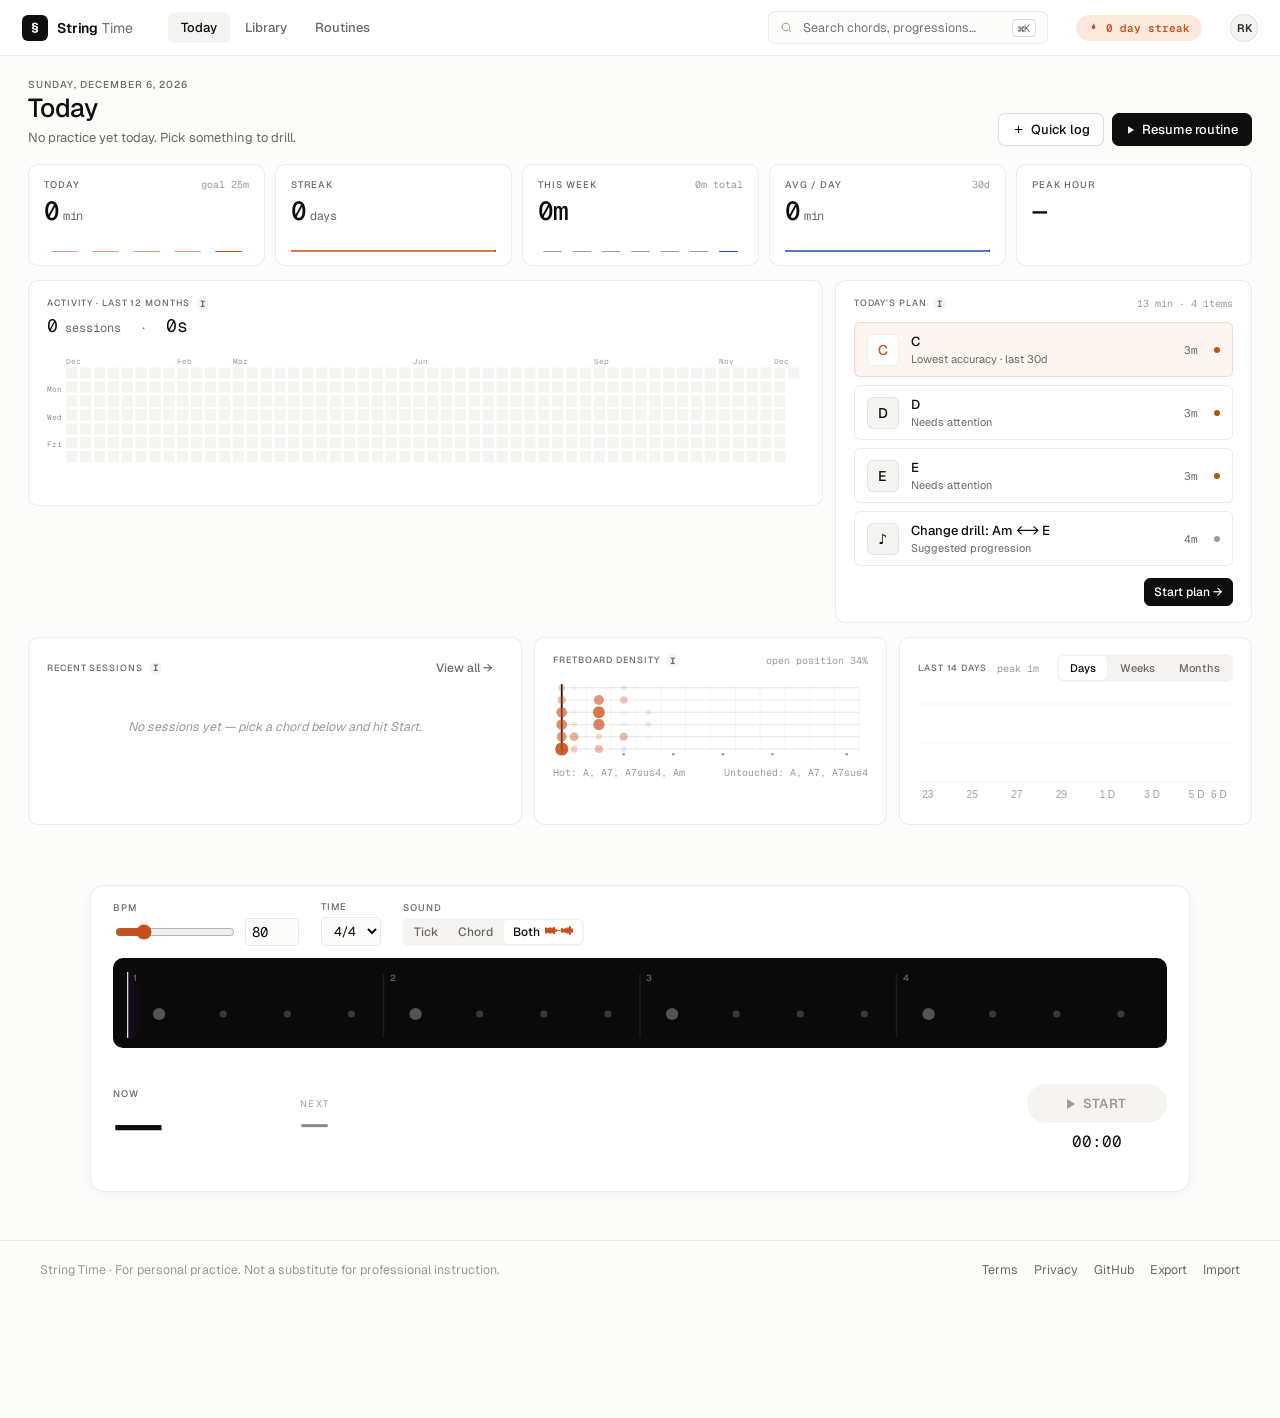
==== commit 09f7a5c3: "Routines rework, Profile page, info tooltips, search, floating player - Routines: each row now shows" ====
--- a/public/index.html
+++ b/public/index.html
@@ -26,14 +26,14 @@
     </nav>
     <div class="app-search">
       <svg width="13" height="13" viewBox="0 0 24 24" fill="none" stroke="currentColor" stroke-width="2"><circle cx="11" cy="11" r="7"/><path d="m20 20-3.5-3.5"/></svg>
-      <input type="text" placeholder="Search chords, progressions…" disabled />
+      <input type="text" id="global-search" placeholder="Search chords, progressions…" />
       <span class="kbd">⌘K</span>
     </div>
     <div class="streak-chip" title="Current practice streak">
       <svg width="11" height="11" viewBox="0 0 24 24"><path d="M12 2c1 3 4 5 4 9a4 4 0 1 1-8 0c0-1 .5-2 1-3-.5 4 3 4 3 7-2 0-3-2-3-4 0-3 3-5 3-9z"/></svg>
       <span id="stat-streak">—</span> day streak
     </div>
-    <div class="app-avatar">RK</div>
+    <button type="button" id="app-avatar-btn" class="app-avatar" title="Open profile">RK</button>
   </header>
 
   <main>
@@ -91,7 +91,7 @@
         <div class="card heatmap-card">
           <div class="card-header">
             <div>
-              <div class="st-cap-sm">Activity · last 12 months</div>
+              <div class="st-cap-sm">Activity · last 12 months <span class="info-dot" tabindex="0" aria-label="About the activity heatmap" data-tip="A GitHub-style map of your last 12 months. Each square is one day; darker squares mean longer practice. Hover a square to see the exact time."></span></div>
               <div class="meta" style="margin-top: 4px;">
                 <span class="big st-mono" id="heatmap-total-sessions">—</span> sessions
                 <span style="color: var(--ink-3); margin-left: 12px;">·</span>
@@ -106,7 +106,7 @@
 
         <div class="card">
           <div class="card-header">
-            <div class="st-cap-sm">Today's plan</div>
+            <div class="st-cap-sm">Today's plan <span class="info-dot" tabindex="0" aria-label="About Today's plan" data-tip="Recommended things to practice today, picked from your history: the chord with the lowest recent accuracy, the one you haven't touched in the longest, any BPM plateau, plus one progression that uses them."></span></div>
             <span class="kpi-sub" id="plan-summary">—</span>
           </div>
           <div id="today-plan" style="display: flex; flex-direction: column; gap: 8px;"></div>
@@ -120,7 +120,7 @@
       <div style="display: grid; grid-template-columns: 1.4fr 1fr 1fr; gap: 12px;">
         <div class="card">
           <div class="card-header">
-            <div class="st-cap-sm">Recent sessions</div>
+            <div class="st-cap-sm">Recent sessions <span class="info-dot" tabindex="0" aria-label="About recent sessions" data-tip="Every finished practice run, newest first — what you played, the BPM, and how long. Click the delete icon to drop one; it will update every stat that depended on it."></span></div>
             <a class="btn btn-sm btn-ghost" id="all-sessions-btn">View all →</a>
           </div>
           <div id="sessions-list" class="sessions-list">
@@ -131,7 +131,7 @@
 
         <div class="card">
           <div class="card-header">
-            <div class="st-cap-sm">Fretboard density</div>
+            <div class="st-cap-sm">Fretboard density <span class="info-dot" tabindex="0" aria-label="About the fretboard heatmap" data-tip="Where you spend time on the neck. Each dot is a fret/string you've drilled; the brighter it is, the more total practice time landed there."></span></div>
             <span class="kpi-sub" id="fretboard-meta">—</span>
           </div>
           <svg id="fretboard-heatmap" class="fretboard-svg" viewBox="0 0 360 90"></svg>
@@ -144,7 +144,7 @@
         <div class="card">
           <div class="card-header">
             <div style="display: flex; align-items: center; gap: 10px;">
-              <div class="st-cap-sm" id="progress-chart-title">Last 14 days</div>
+              <div class="st-cap-sm" id="progress-chart-title">Last 14 days <span class="info-dot" tabindex="0" aria-label="About the practice chart" data-tip="Minutes practiced per bucket. Toggle between days, weeks and months — the last bar is always the current period in progress."></span></div>
               <span class="kpi-sub" id="recent-peak">—</span>
             </div>
             <div class="axis-toggle" role="group" aria-label="Chart range" id="progress-range-toggle">
@@ -214,7 +214,7 @@
       <div class="page-header">
         <div>
           <div class="st-cap">Sessions / Routines</div>
-          <h1>Routines</h1>
+          <h1>Routines <span class="info-dot" tabindex="0" aria-label="About routines" data-tip="A routine is an ordered list of practice items — pick a chord or progression, set BPM, time signature, duration and an optional tempo-ramp percent. Start one item at a time or 'Start routine' to run them all back-to-back."></span></h1>
         </div>
       </div>
       <!-- Practice Session Builder tab is now its own section -->
@@ -235,22 +235,73 @@
               <div>Select a routine to view its items</div>
             </div>
             <div id="pb-items-content" class="hidden">
-              <div class="pb-panel-header">
+              <div class="pb-items-header">
                 <span class="pb-panel-title" id="pb-selected-session-name">Routine</span>
-                <button class="btn btn-sm" id="pb-add-item-btn">+ Add item</button>
+                <div class="pb-items-actions">
+                  <button class="btn btn-sm btn-primary" id="pb-start-routine-btn" title="Play every item in order">▶ Start routine</button>
+                  <button class="btn btn-sm" id="pb-add-item-btn">+ Add item</button>
+                </div>
               </div>
               <div id="pb-items-list" class="pb-items-list">
                 <div class="empty">No items yet — add something to practice.</div>
               </div>
-              <div class="pb-footer">
-                <span class="tempo-ramp">
-                  <span class="st-cap-sm">Tempo ramp</span>
-                  <span class="switch" id="tempo-ramp-switch"></span>
-                  <span class="st-mono" id="tempo-ramp-range" style="color: var(--ink-2);">70 → 110 bpm</span>
-                </span>
-              </div>
-            </div>
-          </div>
+            </div>
+          </div>
+        </div>
+      </div>
+    </section>
+
+    <!-- =============== PROFILE =============== -->
+    <section id="view-profile" class="hidden">
+      <div class="page-header">
+        <div>
+          <div class="st-cap">You</div>
+          <h1>Profile</h1>
+          <div class="subline">Everything String Time stores — about you and your practice — stays in this browser. Nothing is sent anywhere.</div>
+        </div>
+      </div>
+
+      <div class="profile-grid">
+        <div class="card">
+          <div class="card-header">
+            <div class="st-cap-sm">Your name</div>
+          </div>
+          <p class="hint" style="margin-top:0">We use this only on this device — it never leaves the browser.</p>
+          <div style="display:flex; gap:8px; align-items:center;">
+            <input type="text" id="profile-name" placeholder="e.g. Rahul" maxlength="80" class="profile-input" />
+            <button class="btn btn-primary btn-sm" id="profile-name-save">Save</button>
+          </div>
+          <div class="hint" id="profile-name-status"></div>
+        </div>
+
+        <div class="card">
+          <div class="card-header">
+            <div class="st-cap-sm">Backup &amp; restore</div>
+          </div>
+          <p class="hint" style="margin-top:0">Export writes a JSON file with everything in your browser's storage. Import replaces what's here with the contents of a backup.</p>
+          <div style="display:flex; gap:8px; flex-wrap:wrap;">
+            <button class="btn btn-sm" id="profile-export-btn">Export data</button>
+            <button class="btn btn-sm" id="profile-import-btn">Import data</button>
+          </div>
+        </div>
+
+        <div class="card">
+          <div class="card-header">
+            <div class="st-cap-sm">Danger zone</div>
+          </div>
+          <p class="hint" style="margin-top:0"><strong>Reset stats</strong> deletes every logged practice session (every chord's time, BPM trend, accuracy, and your streak), but keeps your chords, progressions, categories and routines. <strong>Wipe all data</strong> empties the whole database and reseeds the stock library.</p>
+          <div style="display:flex; gap:8px; flex-wrap:wrap;">
+            <button class="btn btn-sm btn-danger" id="profile-reset-stats-btn">Reset stats</button>
+            <button class="btn btn-sm btn-danger" id="profile-wipe-btn">Wipe all data</button>
+          </div>
+        </div>
+
+        <div class="card profile-storage-card">
+          <div class="card-header">
+            <div class="st-cap-sm">What's stored</div>
+            <span class="kpi-sub" id="profile-storage-size">—</span>
+          </div>
+          <table class="profile-table" id="profile-storage-table"></table>
         </div>
       </div>
     </section>
@@ -455,7 +506,7 @@
   <div id="pb-add-item-modal" class="modal hidden" role="dialog" aria-modal="true">
     <div class="modal-content pb-item-modal">
       <div class="modal-header">
-        <h3>Add practice item</h3>
+        <h3 id="pb-item-modal-title">Add practice item</h3>
         <button class="modal-close" id="pb-item-close" aria-label="Close">×</button>
       </div>
       <div class="modal-body">
@@ -470,10 +521,6 @@
           <div class="control">
             <label for="pb-item-target">Target</label>
             <select id="pb-item-target"></select>
-          </div>
-          <div class="control">
-            <label for="pb-item-duration">Duration (minutes)</label>
-            <input type="number" id="pb-item-duration" min="1" max="60" value="2" />
           </div>
           <div class="control">
             <label for="pb-item-bpm">BPM</label>
@@ -486,6 +533,10 @@
               <option value="3/4">3/4</option>
               <option value="6/8">6/8</option>
             </select>
+          </div>
+          <div class="control">
+            <label for="pb-item-duration">Duration (minutes)</label>
+            <input type="number" id="pb-item-duration" min="1" max="60" value="2" />
           </div>
           <div class="control" id="pb-item-bpc-wrap">
             <label for="pb-item-bpc">Bars / chord</label>
@@ -494,6 +545,11 @@
               <option value="2">2</option>
               <option value="4">4</option>
             </select>
+          </div>
+          <div class="control pb-item-ramp-wrap">
+            <label for="pb-item-ramp">Tempo ramp (%)</label>
+            <input type="number" id="pb-item-ramp" min="0" max="100" step="1" value="0" />
+            <p class="hint">0 keeps BPM steady. 10 means the item ramps from the BPM above up to +10% over its duration.</p>
           </div>
         </div>
         <div class="builder-actions">
@@ -542,6 +598,8 @@
   <script src="static/js/practice-session-builder.js"></script>
   <script src="static/js/practice.js"></script>
   <script src="static/js/export-import.js"></script>
+  <script src="static/js/profile.js"></script>
+  <script src="static/js/search.js"></script>
   <script src="static/js/app.js"></script>
 </body>
 </html>
--- a/public/static/css/styles.css
+++ b/public/static/css/styles.css
@@ -215,6 +215,43 @@
   font-size: 11px;
   font-weight: 600;
   color: var(--ink-2);
+  cursor: pointer;
+  padding: 0;
+  font-family: inherit;
+  transition: var(--transition);
+}
+button.app-avatar:hover { background: var(--accent-soft); color: var(--accent); border-color: var(--accent-soft); }
+
+/* Info dot used on dashboard section headers */
+.info-dot {
+  display: inline-flex;
+  width: 13px; height: 13px;
+  margin-left: 4px;
+  border-radius: 999px;
+  background: var(--bg-sunk);
+  color: var(--ink-3);
+  font-size: 9px;
+  font-weight: 700;
+  font-family: var(--font-mono);
+  align-items: center;
+  justify-content: center;
+  cursor: help;
+  user-select: none;
+  vertical-align: middle;
+  outline: none;
+}
+.info-dot::before { content: "i"; }
+.info-dot:hover, .info-dot:focus { background: var(--accent-soft); color: var(--accent); }
+.info-bubble {
+  position: absolute;
+  z-index: 400;
+  background: var(--ink);
+  color: var(--bg-elev);
+  font-size: 12px;
+  line-height: 1.45;
+  padding: 10px 12px;
+  border-radius: var(--radius-sm);
+  box-shadow: var(--shadow);
 }
 
 /* ===================================================================
@@ -796,104 +833,106 @@
 }
 .pb-placeholder-icon { font-size: 28px; margin-bottom: 8px; opacity: 0.5; }
 .pb-items-list { display: flex; flex-direction: column; }
+
+/* Routine list rows (sidebar) */
+.pb-session-entry {
+  display: flex; align-items: center; justify-content: space-between;
+  gap: 8px;
+  padding: 9px 11px;
+  border-radius: var(--radius-sm);
+  border: 1px solid var(--line);
+  background: var(--bg-elev);
+  cursor: pointer;
+  transition: var(--transition);
+}
+.pb-session-entry:hover { background: var(--bg-sunk); }
+.pb-session-entry.selected { border-color: var(--ink); background: var(--bg-sunk); }
+.pb-session-left { display: flex; flex-direction: column; min-width: 0; }
+.pb-session-name { font-size: 13px; font-weight: 500; color: var(--ink); }
+.pb-session-meta { font-family: var(--font-mono); font-size: 10px; color: var(--ink-3); margin-top: 2px; }
+.pb-session-del {
+  width: 22px; height: 22px;
+  background: transparent;
+  border: 0;
+  border-radius: 4px;
+  color: var(--ink-4);
+  font-size: 14px;
+  cursor: pointer;
+  transition: var(--transition);
+}
+.pb-session-del:hover { background: var(--bg); color: var(--danger); }
+
+/* Routine items header: name on the left, action buttons on the right */
+.pb-items-header {
+  display: flex;
+  align-items: center;
+  justify-content: space-between;
+  gap: 10px;
+  margin-bottom: 10px;
+}
+.pb-items-actions { display: flex; gap: 8px; }
+
+/* Each item row: num | ✓ | target | BPM | TIME | DUR | RAMP | Edit | Start | × */
 .pb-item-row {
   display: grid;
-  grid-template-columns: 22px 22px 1fr 80px 70px 110px 28px;
+  grid-template-columns: 20px 20px minmax(0, 1fr) 56px 54px 56px 60px 54px 60px 24px;
   align-items: center;
   gap: 10px;
-  padding: 11px 0;
+  padding: 10px 2px;
   border-bottom: 1px solid var(--line);
 }
 .pb-item-row:last-child { border-bottom: 0; }
-.pb-item-row.done { opacity: 0.5; }
-.pb-item-row.active { background: var(--accent-softer); }
-.pb-item-row .num { font-family: var(--font-mono); font-size: 11px; color: var(--ink-4); text-align: center; }
-.pb-item-row .check {
-  width: 14px; height: 14px;
-  border-radius: 999px;
-  border: 1.4px solid var(--ink-4);
-  background: transparent;
-  display: flex; align-items: center; justify-content: center;
-  cursor: pointer;
-  padding: 0;
-}
-.pb-item-row.done .check {
-  background: var(--pos);
-  border-color: var(--pos);
-  color: #fff;
-}
-.pb-item-row .item-kind {
-  font-family: var(--font-mono);
-  font-size: 9px;
+.pb-item-row.completed { background: linear-gradient(to right, rgba(22,110,63,0.04), transparent 40%); }
+.pb-item-row.playing { background: var(--accent-softer); }
+.pb-item-row .pb-item-num { font-family: var(--font-mono); font-size: 10.5px; color: var(--ink-4); text-align: center; }
+.pb-item-row .pb-item-status {
+  font-size: 11px;
+  color: var(--ink-4);
+  text-align: center;
+}
+.pb-item-row.completed .pb-item-status { color: var(--pos); font-weight: 700; }
+.pb-item-main { display: flex; flex-direction: column; min-width: 0; }
+.pb-item-main .pb-item-target {
+  font-family: var(--font-display);
+  font-size: 14px;
+  font-weight: 500;
+  color: var(--ink);
+  overflow: hidden;
+  text-overflow: ellipsis;
+  white-space: nowrap;
+}
+.pb-item-main .pb-item-kind { color: var(--ink-4); margin-top: 2px; }
+.pb-item-field {
+  display: flex; flex-direction: column; align-items: flex-start;
+  min-width: 0;
+}
+.pb-item-flabel {
+  font-size: 8.5px;
   text-transform: uppercase;
-  letter-spacing: 0.08em;
-  font-weight: 600;
-  padding: 1px 6px;
-  border-radius: 4px;
-  background: var(--bg-sunk);
-  color: var(--ink-3);
-}
-.pb-item-row .item-name { font-size: 13px; font-weight: 500; }
-.pb-item-row.done .item-name { text-decoration: line-through; }
-.pb-item-row .item-bpm,
-.pb-item-row .item-ts { font-family: var(--font-mono); font-size: 11px; color: var(--ink-3); }
-.pb-item-row .item-prog {
-  display: flex; align-items: center; gap: 8px;
-}
-.pb-item-row .item-prog .bar {
-  flex: 1;
-  height: 3px;
-  border-radius: 2px;
-  background: var(--bg-sunk);
-  overflow: hidden;
-}
-.pb-item-row .item-prog .bar-fill {
-  height: 100%;
-  background: var(--accent);
-  width: 0;
-}
-.pb-item-row.done .item-prog .bar-fill { width: 100%; background: var(--pos); }
-.pb-item-row.active .item-prog .bar-fill { width: 62%; }
-.pb-item-row .item-dur { font-family: var(--font-mono); font-size: 12px; color: var(--ink); min-width: 28px; text-align: right; }
-.pb-item-row .menu-btn {
-  background: transparent; border: 0; color: var(--ink-4); cursor: pointer; padding: 2px;
-}
-
-.pb-footer {
-  display: flex;
-  align-items: center;
-  justify-content: space-between;
-  margin-top: 14px;
-  padding-top: 14px;
-  border-top: 1px solid var(--line);
-}
-.tempo-ramp {
-  display: flex;
-  align-items: center;
-  gap: 10px;
-  font-size: 12px;
-  color: var(--ink-3);
-}
-.switch {
-  width: 30px;
-  height: 16px;
-  border-radius: 999px;
-  background: var(--ink-5);
-  position: relative;
-  cursor: pointer;
-  transition: var(--transition);
-}
-.switch.on { background: var(--accent); }
-.switch::after {
-  content: "";
-  position: absolute;
-  top: 2px; left: 2px;
-  width: 12px; height: 12px;
-  border-radius: 999px;
-  background: #fff;
-  transition: var(--transition);
-}
-.switch.on::after { left: 16px; }
+  letter-spacing: 0.1em;
+  color: var(--ink-4);
+}
+.pb-item-fval { font-family: var(--font-mono); font-size: 12px; color: var(--ink); line-height: 1.1; }
+.pb-item-ramp-field .pb-item-fval { color: var(--accent); font-weight: 600; }
+.pb-item-row .pb-item-edit { padding: 4px 8px; font-size: 11px; }
+.pb-item-row .pb-item-start { padding: 4px 10px; font-size: 11px; min-width: 54px; justify-content: center; }
+.pb-item-row.playing .pb-item-start { background: var(--danger); border-color: var(--danger); }
+.pb-item-row .pb-item-del {
+  width: 22px; height: 22px;
+  background: transparent; border: 0; border-radius: 4px;
+  color: var(--ink-4); font-size: 14px; cursor: pointer;
+  justify-self: end;
+  transition: var(--transition);
+}
+.pb-item-row .pb-item-del:hover { background: var(--bg); color: var(--danger); }
+
+@media (max-width: 980px) {
+  .pb-item-row {
+    grid-template-columns: 20px 20px minmax(0, 1fr) 50px 50px 48px 56px auto auto 20px;
+    gap: 6px;
+  }
+  .pb-item-field { font-size: 10px; }
+}
 
 /* Ring (goal progress) */
 .ring-wrap {
@@ -1261,6 +1300,37 @@
 /* PB add item modal */
 .pb-item-form { display: grid; grid-template-columns: 1fr 1fr; gap: 12px 18px; }
 .pb-item-form .control { display: flex; flex-direction: column; gap: 4px; }
+.pb-item-form .pb-item-ramp-wrap { grid-column: 1 / -1; }
+.pb-item-form .pb-item-ramp-wrap input { width: 100px; }
+
+/* ===================================================================
+   Profile view
+   =================================================================== */
+.profile-grid {
+  display: grid;
+  grid-template-columns: 1fr 1fr;
+  gap: 14px;
+}
+.profile-grid > .card { align-self: start; }
+.profile-grid > .profile-storage-card { grid-column: 1 / -1; }
+.profile-input {
+  flex: 1;
+  padding: 8px 10px;
+  font-size: 13px;
+  background: var(--bg);
+  border: 1px solid var(--line);
+  border-radius: var(--radius-sm);
+  outline: none;
+  font-family: inherit;
+}
+.profile-input:focus { border-color: var(--ink-4); background: var(--bg-elev); }
+.profile-table { width: 100%; border-collapse: collapse; font-size: 12.5px; }
+.profile-table td { padding: 7px 0; border-bottom: 1px solid var(--line); color: var(--ink-2); }
+.profile-table td:last-child { text-align: right; color: var(--ink); }
+.profile-table tr:last-child td { border-bottom: 0; }
+@media (max-width: 820px) {
+  .profile-grid { grid-template-columns: 1fr; }
+}
 
 /* ===================================================================
    Responsive
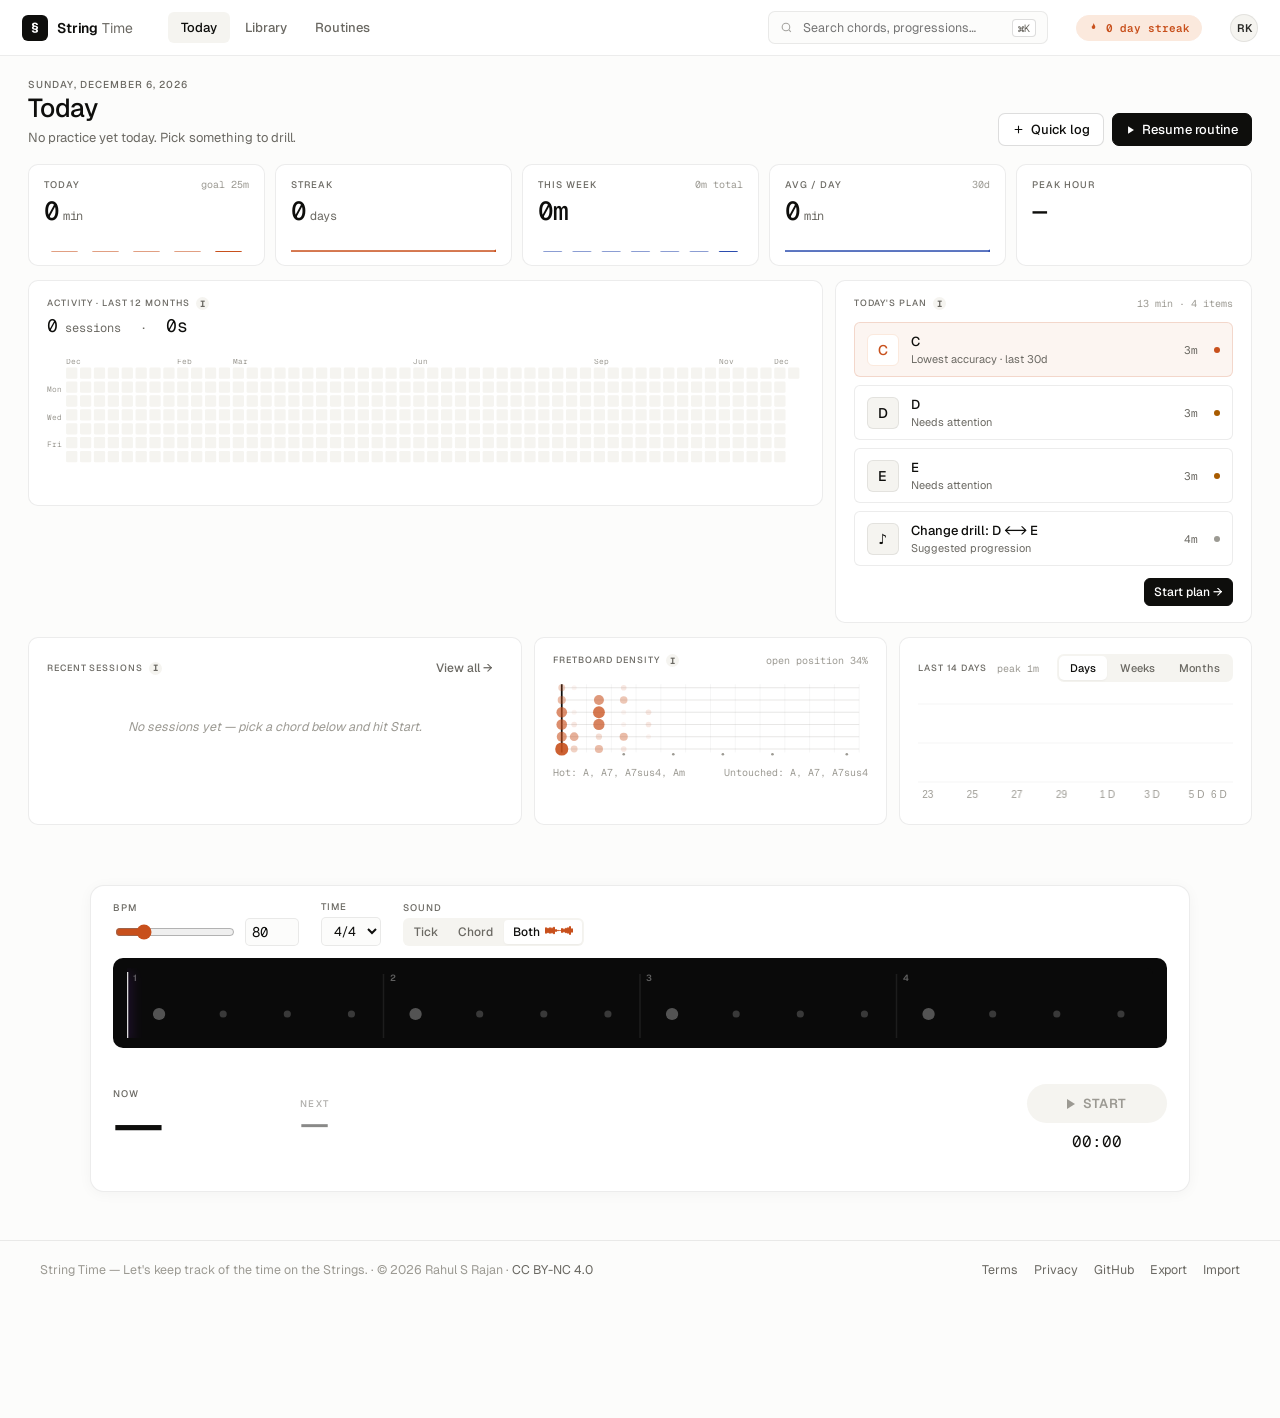
==== commit 5a98d3c7: "Trim README, add CC BY-NC 4.0 LICENSE, soften terms wording - Footer tagline rewritten to "String Ti" ====
--- a/public/index.html
+++ b/public/index.html
@@ -573,7 +573,7 @@
   <!-- =============== FOOTER =============== -->
   <footer class="site-footer">
     <div class="site-footer-inner">
-      <span>String Time · For personal practice. Not a substitute for professional instruction.</span>
+      <span>String Time — Let's keep track of the time on the Strings. · © 2026 Rahul S Rajan · <a href="https://creativecommons.org/licenses/by-nc/4.0/" target="_blank" rel="noopener">CC BY-NC 4.0</a></span>
       <nav>
         <a href="terms.html">Terms</a>
         <a href="privacy.html">Privacy</a>
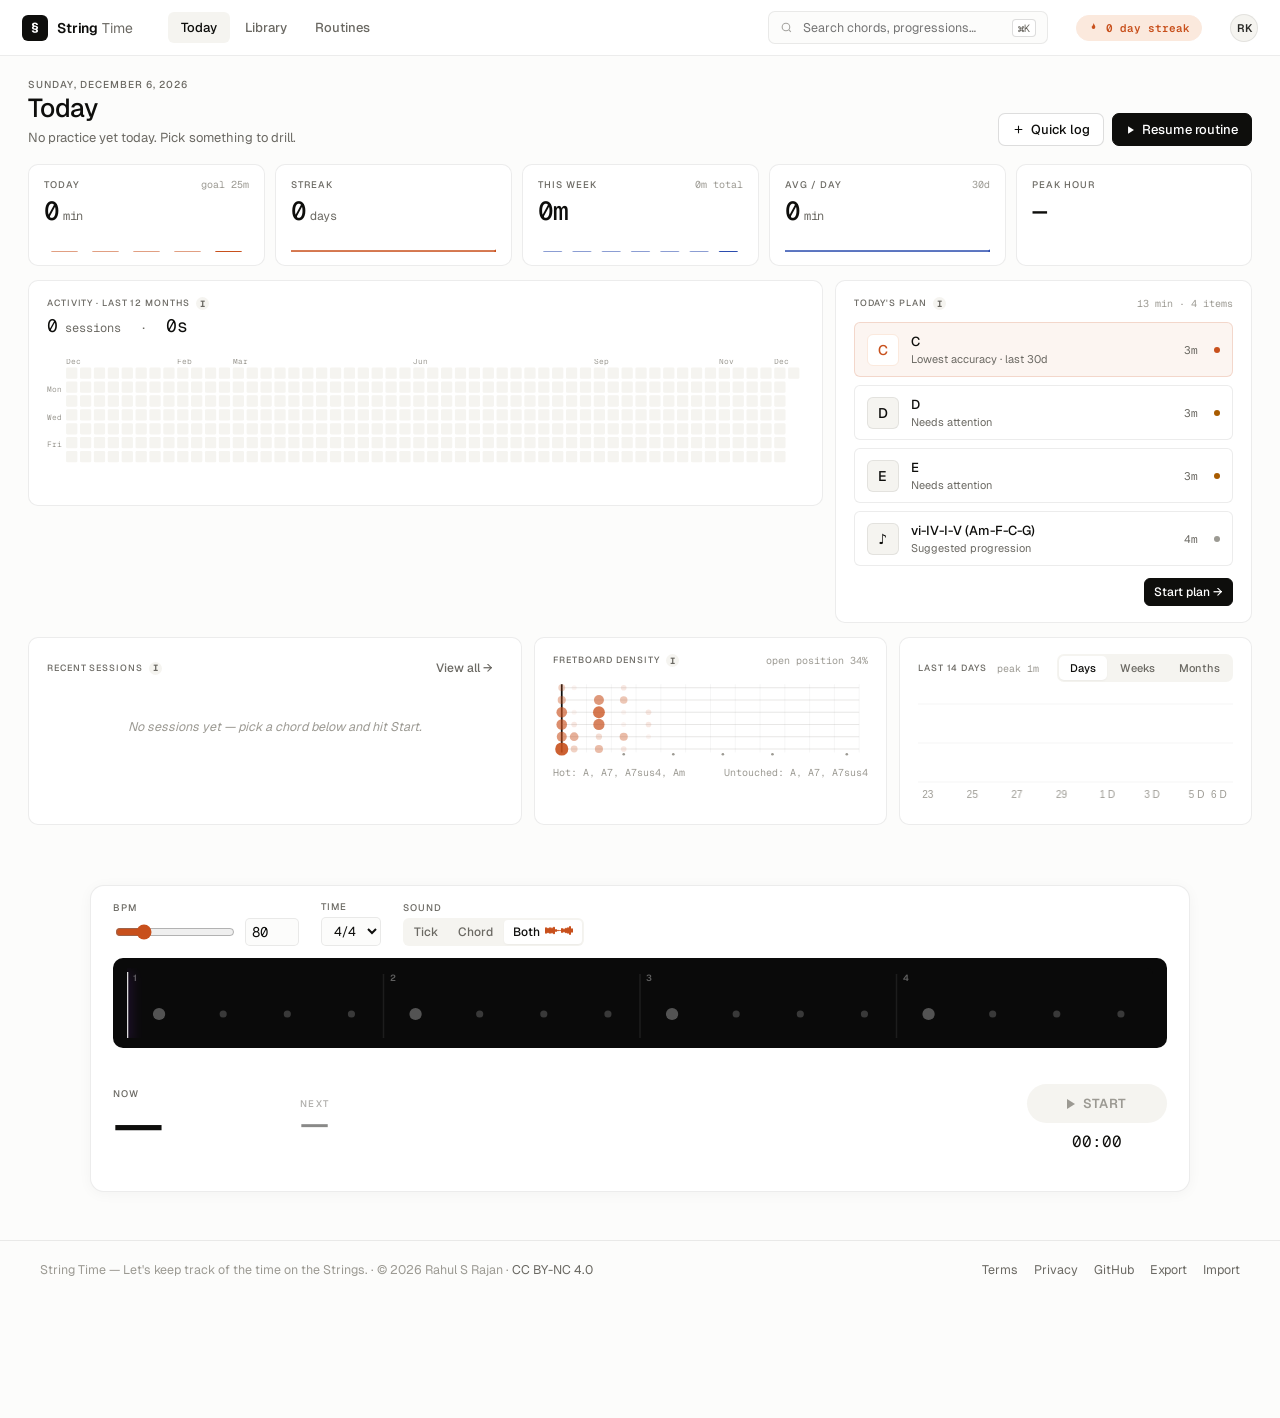
==== commit 65c2ec3b: "Fix cache: drop immutable headers, version static URLs The previous "/static/* max-age=31536000, imm" ====
--- a/public/index.html
+++ b/public/index.html
@@ -7,7 +7,7 @@
   <link rel="preconnect" href="https://fonts.googleapis.com" />
   <link rel="preconnect" href="https://fonts.gstatic.com" crossorigin />
   <link href="https://fonts.googleapis.com/css2?family=Geist:wght@300;400;500;600;700&family=Geist+Mono:wght@400;500;600&family=JetBrains+Mono:wght@400;500;600&display=swap" rel="stylesheet" />
-  <link rel="stylesheet" href="static/css/styles.css" />
+  <link rel="stylesheet" href="static/css/styles.css?v=20261101a" />
   <link rel="icon" type="image/svg+xml" href="data:image/svg+xml;utf8,%3Csvg xmlns='http://www.w3.org/2000/svg' viewBox='0 0 32 32'%3E%3Ctext x='50%25' y='55%25' font-size='28' text-anchor='middle' dominant-baseline='middle' font-family='serif' fill='%23b45309'%3E%C2%A7%3C/text%3E%3C/svg%3E" />
   <meta name="description" content="Guitar practice tracker with built-in chord library, progression builder, metronome, and session history. All data stays in your browser." />
   <meta name="theme-color" content="#f8f5ef" />
@@ -586,20 +586,20 @@
   </footer>
 
   <!-- =============== SCRIPTS =============== -->
-  <script src="static/js/store.js"></script>
-  <script src="static/js/chord-diagram.js"></script>
-  <script src="static/js/chord-builder.js"></script>
-  <script src="static/js/progression-builder.js"></script>
-  <script src="static/js/chord-audio.js"></script>
-  <script src="static/js/metronome.js"></script>
-  <script src="static/js/widgets.js"></script>
-  <script src="static/js/dashboard.js"></script>
-  <script src="static/js/history.js"></script>
-  <script src="static/js/practice-session-builder.js"></script>
-  <script src="static/js/practice.js"></script>
-  <script src="static/js/export-import.js"></script>
-  <script src="static/js/profile.js"></script>
-  <script src="static/js/search.js"></script>
-  <script src="static/js/app.js"></script>
+  <script src="static/js/store.js?v=20261101a"></script>
+  <script src="static/js/chord-diagram.js?v=20261101a"></script>
+  <script src="static/js/chord-builder.js?v=20261101a"></script>
+  <script src="static/js/progression-builder.js?v=20261101a"></script>
+  <script src="static/js/chord-audio.js?v=20261101a"></script>
+  <script src="static/js/metronome.js?v=20261101a"></script>
+  <script src="static/js/widgets.js?v=20261101a"></script>
+  <script src="static/js/dashboard.js?v=20261101a"></script>
+  <script src="static/js/history.js?v=20261101a"></script>
+  <script src="static/js/practice-session-builder.js?v=20261101a"></script>
+  <script src="static/js/practice.js?v=20261101a"></script>
+  <script src="static/js/export-import.js?v=20261101a"></script>
+  <script src="static/js/profile.js?v=20261101a"></script>
+  <script src="static/js/search.js?v=20261101a"></script>
+  <script src="static/js/app.js?v=20261101a"></script>
 </body>
 </html>
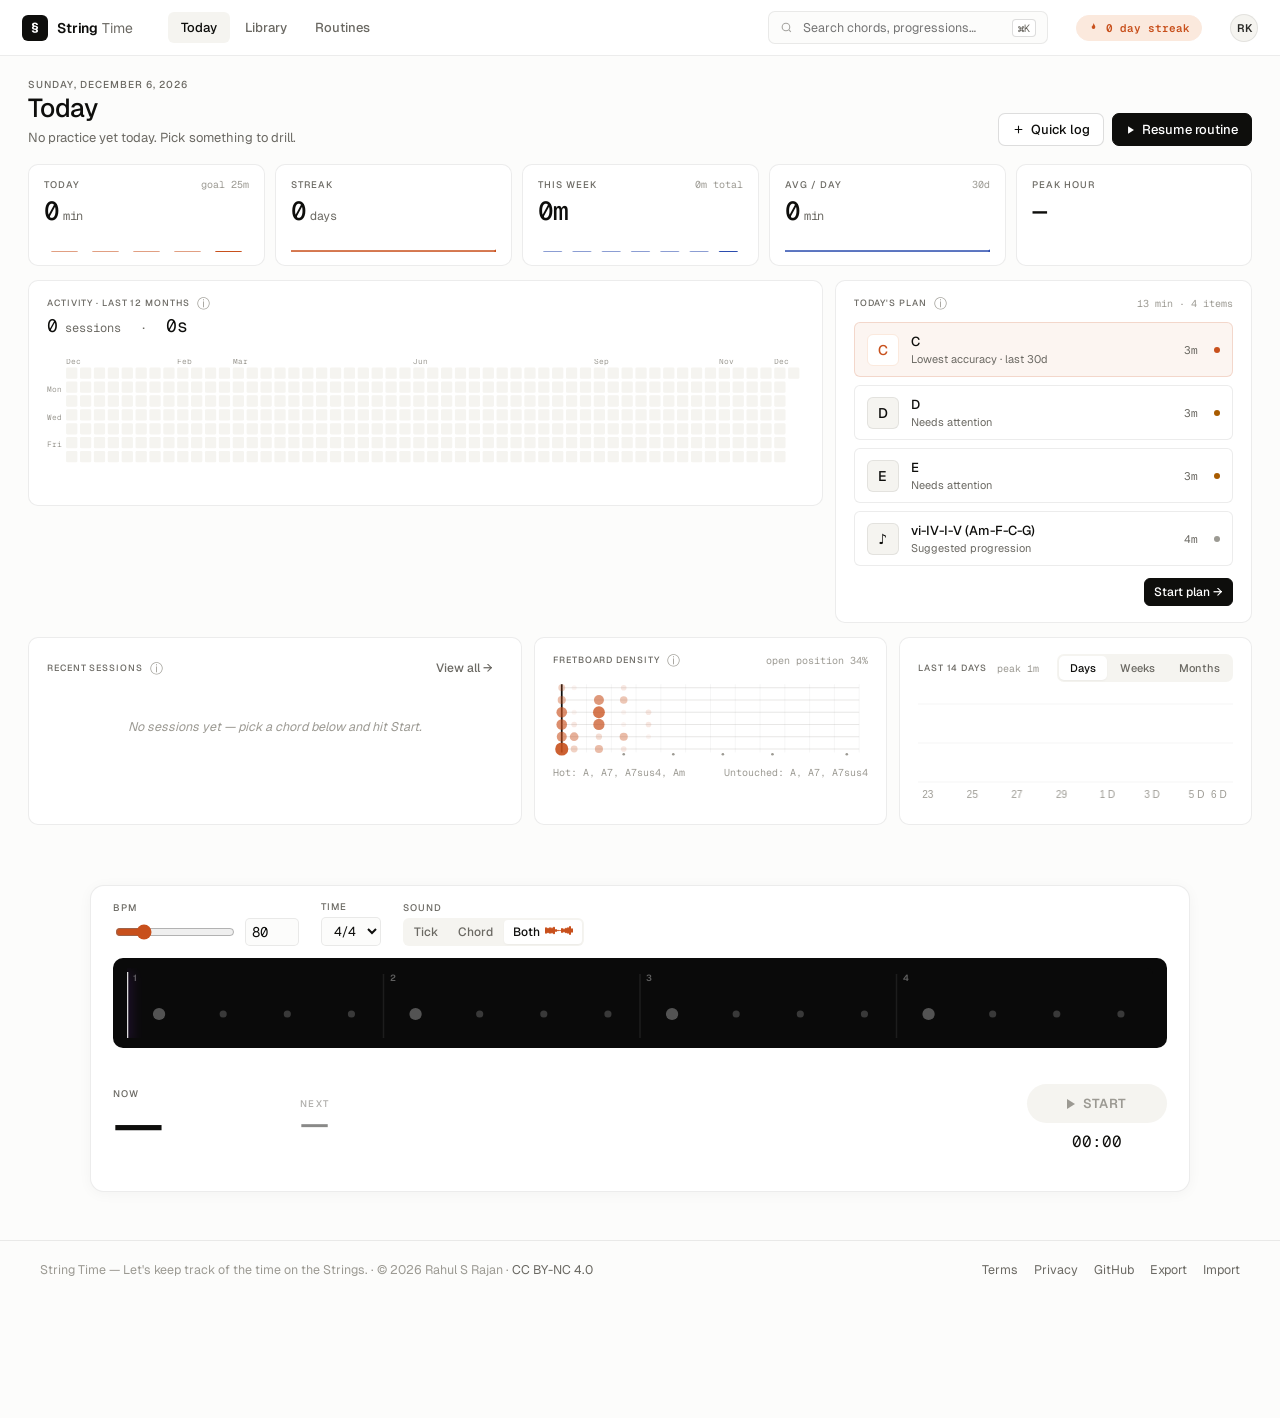
==== commit 4ac977c0: "Search: auto-switch to Library on type/focus; info-dot: circled lowercase i - Typing in the top-bar " ====
--- a/public/index.html
+++ b/public/index.html
@@ -7,7 +7,7 @@
   <link rel="preconnect" href="https://fonts.googleapis.com" />
   <link rel="preconnect" href="https://fonts.gstatic.com" crossorigin />
   <link href="https://fonts.googleapis.com/css2?family=Geist:wght@300;400;500;600;700&family=Geist+Mono:wght@400;500;600&family=JetBrains+Mono:wght@400;500;600&display=swap" rel="stylesheet" />
-  <link rel="stylesheet" href="static/css/styles.css?v=20261101a" />
+  <link rel="stylesheet" href="static/css/styles.css?v=20261101b" />
   <link rel="icon" type="image/svg+xml" href="data:image/svg+xml;utf8,%3Csvg xmlns='http://www.w3.org/2000/svg' viewBox='0 0 32 32'%3E%3Ctext x='50%25' y='55%25' font-size='28' text-anchor='middle' dominant-baseline='middle' font-family='serif' fill='%23b45309'%3E%C2%A7%3C/text%3E%3C/svg%3E" />
   <meta name="description" content="Guitar practice tracker with built-in chord library, progression builder, metronome, and session history. All data stays in your browser." />
   <meta name="theme-color" content="#f8f5ef" />
@@ -586,20 +586,20 @@
   </footer>
 
   <!-- =============== SCRIPTS =============== -->
-  <script src="static/js/store.js?v=20261101a"></script>
-  <script src="static/js/chord-diagram.js?v=20261101a"></script>
-  <script src="static/js/chord-builder.js?v=20261101a"></script>
-  <script src="static/js/progression-builder.js?v=20261101a"></script>
-  <script src="static/js/chord-audio.js?v=20261101a"></script>
-  <script src="static/js/metronome.js?v=20261101a"></script>
-  <script src="static/js/widgets.js?v=20261101a"></script>
-  <script src="static/js/dashboard.js?v=20261101a"></script>
-  <script src="static/js/history.js?v=20261101a"></script>
-  <script src="static/js/practice-session-builder.js?v=20261101a"></script>
-  <script src="static/js/practice.js?v=20261101a"></script>
-  <script src="static/js/export-import.js?v=20261101a"></script>
-  <script src="static/js/profile.js?v=20261101a"></script>
-  <script src="static/js/search.js?v=20261101a"></script>
-  <script src="static/js/app.js?v=20261101a"></script>
+  <script src="static/js/store.js?v=20261101b"></script>
+  <script src="static/js/chord-diagram.js?v=20261101b"></script>
+  <script src="static/js/chord-builder.js?v=20261101b"></script>
+  <script src="static/js/progression-builder.js?v=20261101b"></script>
+  <script src="static/js/chord-audio.js?v=20261101b"></script>
+  <script src="static/js/metronome.js?v=20261101b"></script>
+  <script src="static/js/widgets.js?v=20261101b"></script>
+  <script src="static/js/dashboard.js?v=20261101b"></script>
+  <script src="static/js/history.js?v=20261101b"></script>
+  <script src="static/js/practice-session-builder.js?v=20261101b"></script>
+  <script src="static/js/practice.js?v=20261101b"></script>
+  <script src="static/js/export-import.js?v=20261101b"></script>
+  <script src="static/js/profile.js?v=20261101b"></script>
+  <script src="static/js/search.js?v=20261101b"></script>
+  <script src="static/js/app.js?v=20261101b"></script>
 </body>
 </html>
--- a/public/static/css/styles.css
+++ b/public/static/css/styles.css
@@ -222,26 +222,28 @@
 }
 button.app-avatar:hover { background: var(--accent-soft); color: var(--accent); border-color: var(--accent-soft); }
 
-/* Info dot used on dashboard section headers */
+/* Info marker used on dashboard section headers.
+   Uses the Unicode "circled lowercase i" glyph so it reads as a tiny
+   copyright-style badge without needing a dedicated SVG. */
 .info-dot {
-  display: inline-flex;
-  width: 13px; height: 13px;
-  margin-left: 4px;
-  border-radius: 999px;
-  background: var(--bg-sunk);
-  color: var(--ink-3);
-  font-size: 9px;
-  font-weight: 700;
-  font-family: var(--font-mono);
-  align-items: center;
-  justify-content: center;
+  display: inline-block;
+  margin-left: 5px;
+  color: var(--ink-4);
+  font-size: 13px;
+  line-height: 1;
+  font-family: var(--font-body);
   cursor: help;
   user-select: none;
   vertical-align: middle;
   outline: none;
-}
-.info-dot::before { content: "i"; }
-.info-dot:hover, .info-dot:focus { background: var(--accent-soft); color: var(--accent); }
+  background: transparent;
+  border: 0;
+  padding: 0;
+  text-transform: none;
+  letter-spacing: 0;
+}
+.info-dot::before { content: "\24D8"; }
+.info-dot:hover, .info-dot:focus { color: var(--accent); }
 .info-bubble {
   position: absolute;
   z-index: 400;
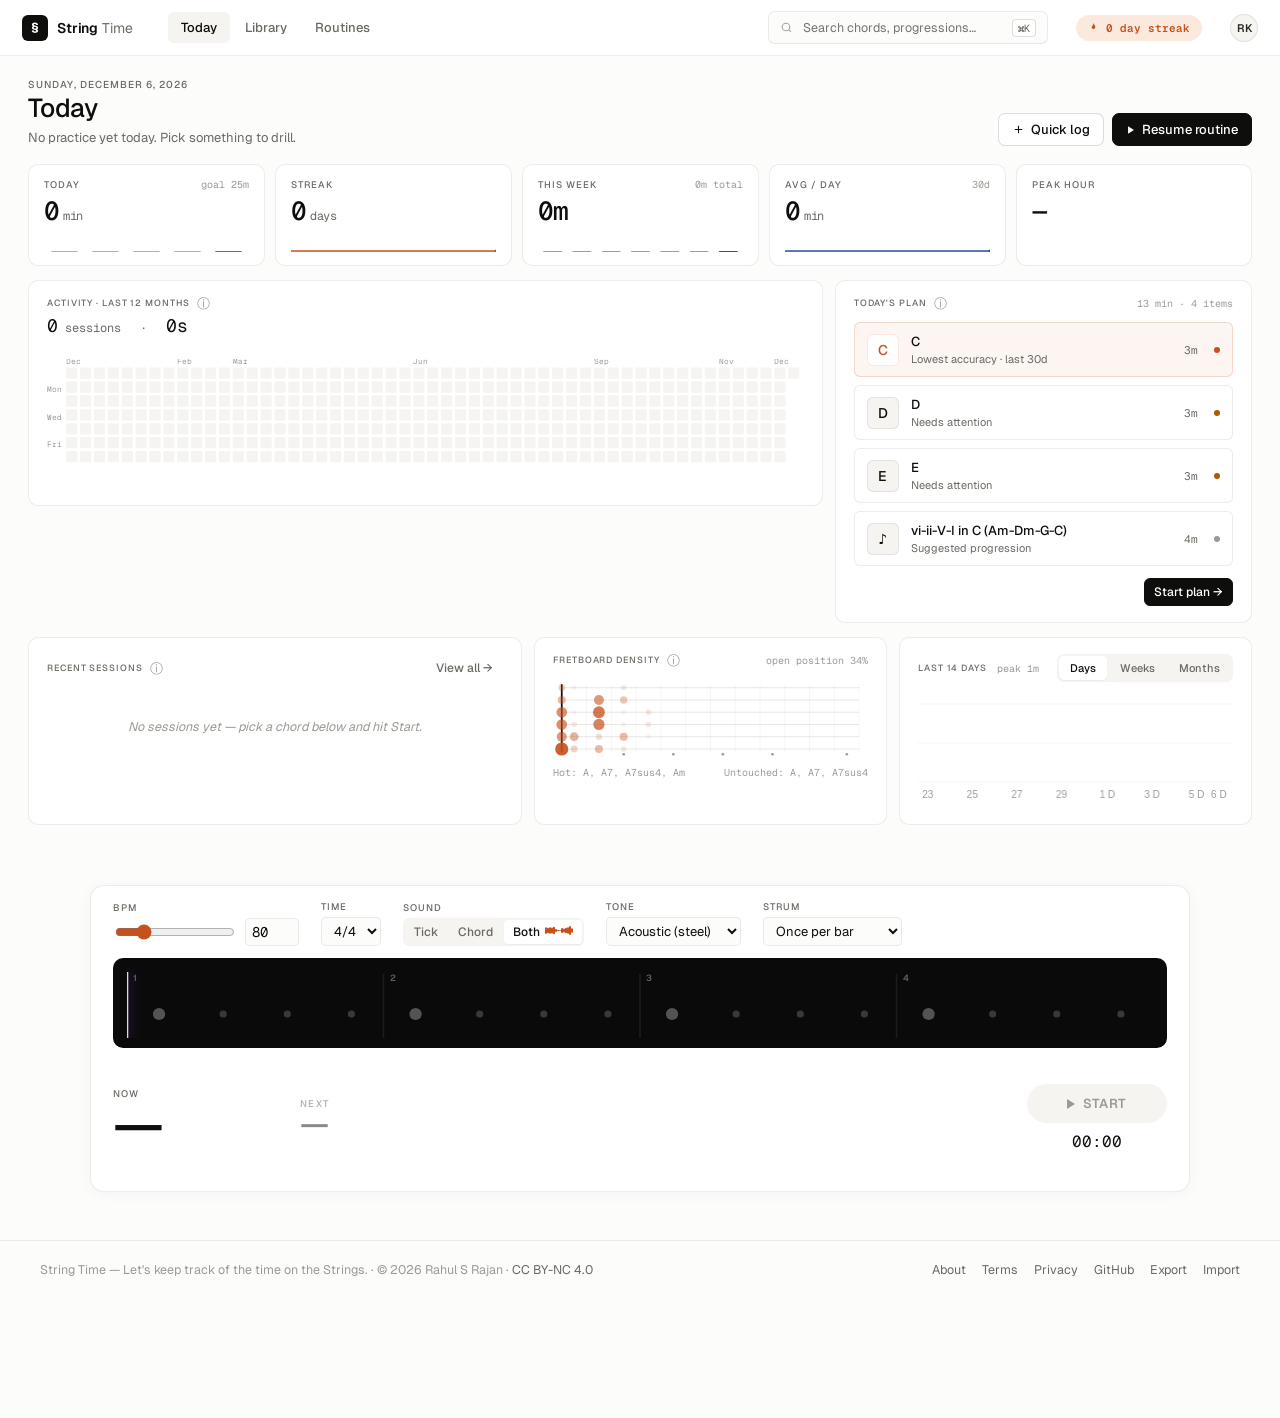
==== commit b7e96152: "Sound Updates" ====
--- a/public/index.html
+++ b/public/index.html
@@ -3,14 +3,54 @@
 <head>
   <meta charset="utf-8" />
   <meta name="viewport" content="width=device-width, initial-scale=1" />
-  <title>String Time</title>
+  <title>String Time — Guitar Practice Tracker · Chords, Metronome, Routines</title>
   <link rel="preconnect" href="https://fonts.googleapis.com" />
   <link rel="preconnect" href="https://fonts.gstatic.com" crossorigin />
   <link href="https://fonts.googleapis.com/css2?family=Geist:wght@300;400;500;600;700&family=Geist+Mono:wght@400;500;600&family=JetBrains+Mono:wght@400;500;600&display=swap" rel="stylesheet" />
-  <link rel="stylesheet" href="static/css/styles.css?v=20261101b" />
+  <link rel="stylesheet" href="static/css/styles.css?v=20261101d" />
   <link rel="icon" type="image/svg+xml" href="data:image/svg+xml;utf8,%3Csvg xmlns='http://www.w3.org/2000/svg' viewBox='0 0 32 32'%3E%3Ctext x='50%25' y='55%25' font-size='28' text-anchor='middle' dominant-baseline='middle' font-family='serif' fill='%23b45309'%3E%C2%A7%3C/text%3E%3C/svg%3E" />
-  <meta name="description" content="Guitar practice tracker with built-in chord library, progression builder, metronome, and session history. All data stays in your browser." />
+  <meta name="description" content="Free guitar practice tracker in your browser. Build chord libraries and progressions, run a metronome with tempo ramps, log practice sessions, and get a daily plan — spaced repetition for guitar, with no account and no tracking." />
+  <meta name="keywords" content="guitar practice tracker, guitar practice app, Anki for guitar, spaced repetition guitar, chord practice, guitar metronome, guitar practice journal, guitar routine builder, fretboard memorization, guitar practice log, guitar practice streak, chord library, progression builder, deliberate practice guitar, self-taught guitar, free guitar practice tool" />
+  <meta name="author" content="Rahul S Rajan" />
   <meta name="theme-color" content="#f8f5ef" />
+  <link rel="canonical" href="https://stringtime.app/" />
+  <meta property="og:type" content="website" />
+  <meta property="og:url" content="https://stringtime.app/" />
+  <meta property="og:title" content="String Time — Guitar Practice Tracker" />
+  <meta property="og:description" content="Spaced-repetition style guitar practice: chord library, progression builder, metronome with tempo ramps, routines, and a daily practice plan. Lives in your browser — no account, no tracking." />
+  <meta property="og:site_name" content="String Time" />
+  <meta name="twitter:card" content="summary_large_image" />
+  <meta name="twitter:title" content="String Time — Guitar Practice Tracker" />
+  <meta name="twitter:description" content="Chord library, progressions, metronome with tempo ramps, routines, and a daily practice plan. All data stays in your browser." />
+  <script type="application/ld+json">
+  {
+    "@context": "https://schema.org",
+    "@type": "WebApplication",
+    "name": "String Time",
+    "url": "https://stringtime.app/",
+    "applicationCategory": "EducationApplication",
+    "applicationSubCategory": "MusicApplication",
+    "operatingSystem": "Any (runs in a web browser)",
+    "browserRequirements": "Requires a modern browser with IndexedDB (Chrome, Firefox, Safari, Edge).",
+    "description": "A guitar practice tracker that runs entirely in the browser. Build a chord library, write progressions, run a metronome with per-item tempo ramps, create routines, and get a daily practice plan driven by your own history. Uses spaced-repetition style prioritisation — think Anki, but for guitar chords and progressions.",
+    "author": { "@type": "Person", "name": "Rahul S Rajan" },
+    "offers": { "@type": "Offer", "price": "0", "priceCurrency": "USD" },
+    "license": "https://creativecommons.org/licenses/by-nc/4.0/",
+    "softwareVersion": "2026.11",
+    "featureList": [
+      "Guitar chord library with custom chord builder",
+      "Chord progression builder",
+      "Web Audio metronome with 4-bar playhead",
+      "Per-item tempo-ramp practice routines (BPM ladder)",
+      "Daily practice plan from your own history (spaced-repetition style)",
+      "GitHub-style 365-day practice heatmap and streaks",
+      "Per-chord BPM trends and accuracy tracking",
+      "Fretboard density map",
+      "Local-only storage (IndexedDB) — no account, no tracking",
+      "JSON export and import for backup"
+    ]
+  }
+  </script>
 </head>
 <body>
   <!-- =============== APP BAR =============== -->
@@ -315,6 +355,7 @@
         <div class="field">
           <input type="range" id="bpm-slider" min="40" max="240" value="80" />
           <input type="number" id="bpm" min="40" max="240" value="80" />
+          <span id="bpm-target" class="bpm-target hidden" title="Ramping toward this BPM"></span>
         </div>
       </div>
       <div class="control">
@@ -343,6 +384,29 @@
           <button class="audio-mode-btn" data-mode="tick" type="button">Tick</button>
           <button class="audio-mode-btn" data-mode="chord" type="button">Chord</button>
           <button class="audio-mode-btn active" data-mode="both" type="button">Both <span class="wf" id="wf-both"></span></button>
+        </div>
+      </div>
+      <div class="control">
+        <label for="tone-preset">Tone</label>
+        <div class="field">
+          <select id="tone-preset">
+            <option value="acoustic">Acoustic (steel)</option>
+            <option value="nylon">Classical (nylon)</option>
+            <option value="twelve">12-string</option>
+            <option value="electric">Electric clean</option>
+            <option value="crunch">Electric crunch</option>
+          </select>
+        </div>
+      </div>
+      <div class="control">
+        <label for="strum-pattern">Strum</label>
+        <div class="field">
+          <select id="strum-pattern">
+            <option value="bar">Once per bar</option>
+            <option value="quarters">Quarter notes</option>
+            <option value="folk">Folk (D-DU-UDU)</option>
+            <option value="eighths">Eighth notes</option>
+          </select>
         </div>
       </div>
     </div>
@@ -575,6 +639,7 @@
     <div class="site-footer-inner">
       <span>String Time — Let's keep track of the time on the Strings. · © 2026 Rahul S Rajan · <a href="https://creativecommons.org/licenses/by-nc/4.0/" target="_blank" rel="noopener">CC BY-NC 4.0</a></span>
       <nav>
+        <a href="about.html">About</a>
         <a href="terms.html">Terms</a>
         <a href="privacy.html">Privacy</a>
         <a href="https://github.com/rahulsarchive/String-Time" target="_blank" rel="noopener">GitHub</a>
@@ -586,20 +651,20 @@
   </footer>
 
   <!-- =============== SCRIPTS =============== -->
-  <script src="static/js/store.js?v=20261101b"></script>
-  <script src="static/js/chord-diagram.js?v=20261101b"></script>
-  <script src="static/js/chord-builder.js?v=20261101b"></script>
-  <script src="static/js/progression-builder.js?v=20261101b"></script>
-  <script src="static/js/chord-audio.js?v=20261101b"></script>
-  <script src="static/js/metronome.js?v=20261101b"></script>
-  <script src="static/js/widgets.js?v=20261101b"></script>
-  <script src="static/js/dashboard.js?v=20261101b"></script>
-  <script src="static/js/history.js?v=20261101b"></script>
-  <script src="static/js/practice-session-builder.js?v=20261101b"></script>
-  <script src="static/js/practice.js?v=20261101b"></script>
-  <script src="static/js/export-import.js?v=20261101b"></script>
-  <script src="static/js/profile.js?v=20261101b"></script>
-  <script src="static/js/search.js?v=20261101b"></script>
-  <script src="static/js/app.js?v=20261101b"></script>
+  <script src="static/js/store.js?v=20261101d"></script>
+  <script src="static/js/chord-diagram.js?v=20261101d"></script>
+  <script src="static/js/chord-builder.js?v=20261101d"></script>
+  <script src="static/js/progression-builder.js?v=20261101d"></script>
+  <script src="static/js/chord-audio.js?v=20261101d"></script>
+  <script src="static/js/metronome.js?v=20261101d"></script>
+  <script src="static/js/widgets.js?v=20261101d"></script>
+  <script src="static/js/dashboard.js?v=20261101d"></script>
+  <script src="static/js/history.js?v=20261101d"></script>
+  <script src="static/js/practice-session-builder.js?v=20261101d"></script>
+  <script src="static/js/practice.js?v=20261101d"></script>
+  <script src="static/js/export-import.js?v=20261101d"></script>
+  <script src="static/js/profile.js?v=20261101d"></script>
+  <script src="static/js/search.js?v=20261101d"></script>
+  <script src="static/js/app.js?v=20261101d"></script>
 </body>
 </html>
--- a/public/static/css/styles.css
+++ b/public/static/css/styles.css
@@ -1014,6 +1014,26 @@
   width: 120px;
   accent-color: var(--accent);
 }
+.play-bar .bpm-target {
+  font-family: var(--font-mono);
+  font-size: 12px;
+  font-weight: 600;
+  color: var(--accent);
+  background: rgba(200, 80, 28, 0.08);
+  border: 1px solid rgba(200, 80, 28, 0.25);
+  border-radius: 4px;
+  padding: 2px 6px;
+  letter-spacing: 0.3px;
+  animation: bpm-target-pulse 1.4s ease-in-out infinite;
+}
+body.is-playing .play-bar .bpm-target {
+  background: rgba(200, 80, 28, 0.18);
+  border-color: rgba(200, 80, 28, 0.45);
+}
+@keyframes bpm-target-pulse {
+  0%, 100% { opacity: 0.75; }
+  50% { opacity: 1; }
+}
 .play-bar select {
   padding: 4px 8px;
   font-size: 13px;
@@ -1190,6 +1210,15 @@
   background: rgba(255,255,255,0.06);
   border-color: rgba(255,255,255,0.12);
   color: #f5f5f3;
+  /* Tells the browser to render the native dropdown panel in dark theme,
+     so unselected options aren't white-on-white. */
+  color-scheme: dark;
+}
+/* Fallback for browsers that ignore color-scheme on the dropdown panel:
+   paint each option explicitly so it's always readable. */
+body.is-playing .play-bar select option {
+  background: #1a1a1a;
+  color: #f5f5f3;
 }
 body.is-playing .play-bar .audio-mode-group { background: rgba(255,255,255,0.06); }
 body.is-playing .play-bar .audio-mode-btn { color: rgba(255,255,255,0.55); }
